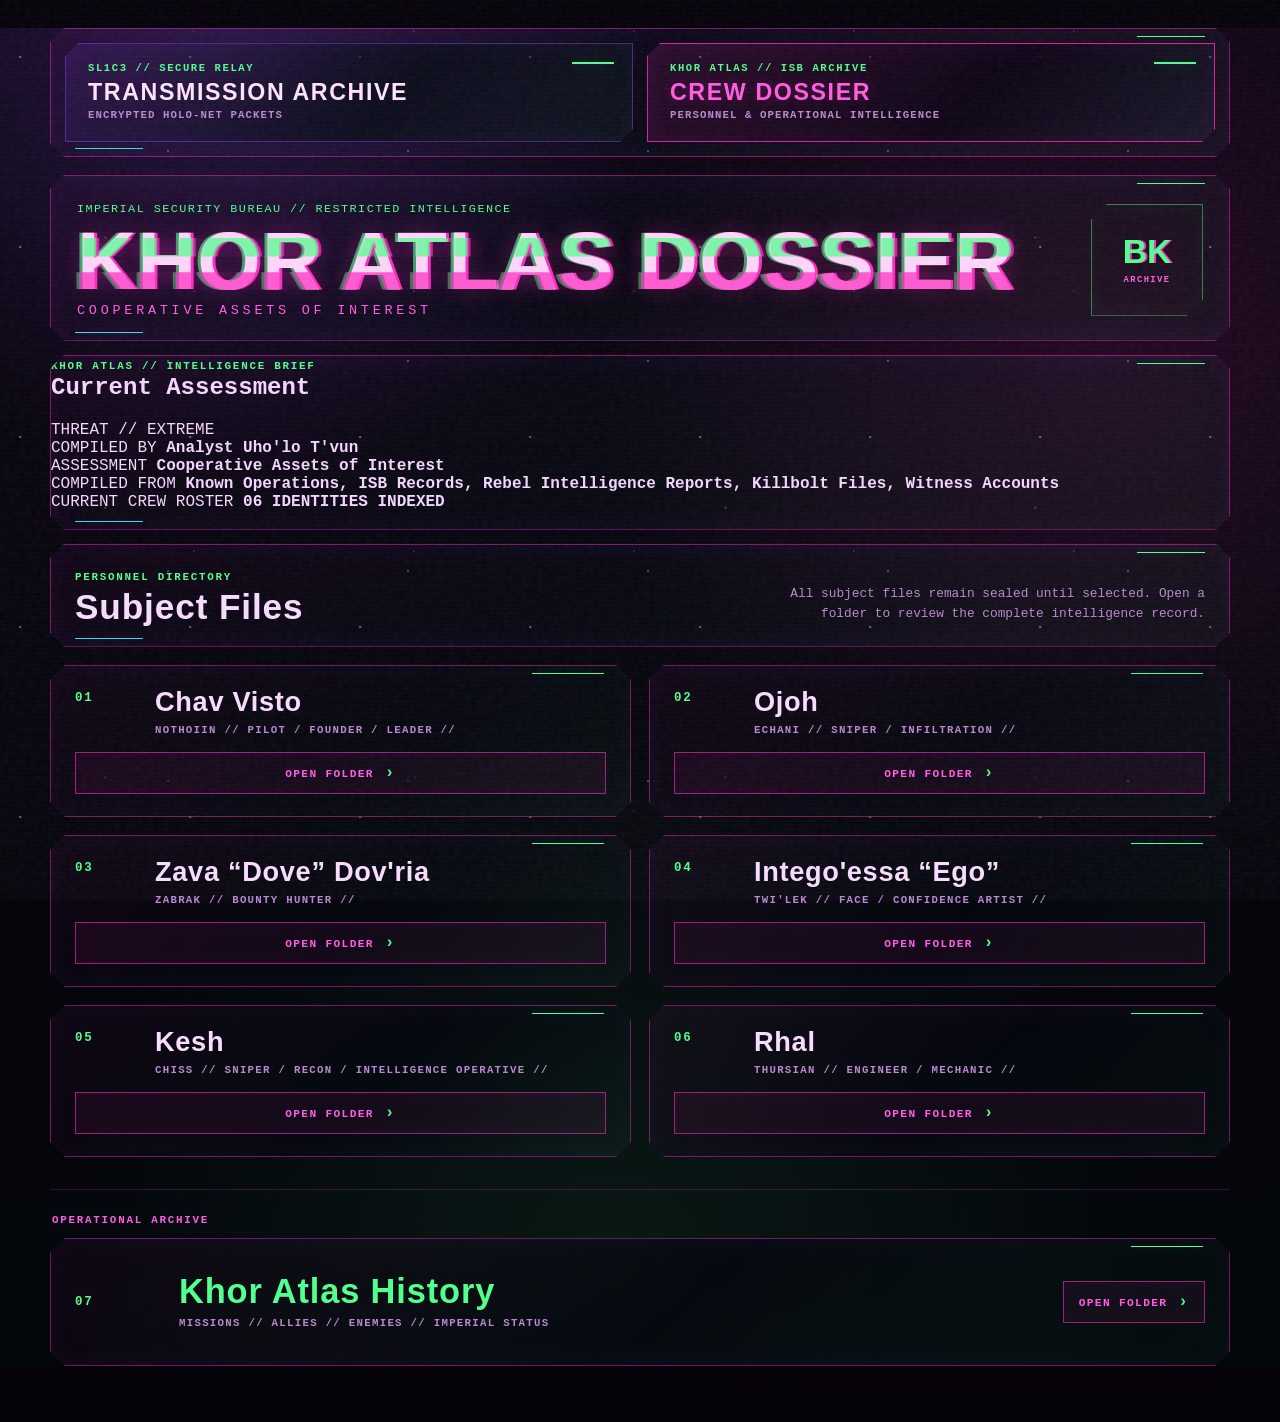
==== dossier.html @ 384f9e40 "publish" ====
<!doctype html>
<html lang="en">
<head>
  <meta charset="utf-8" />
  <meta name="viewport" content="width=device-width, initial-scale=1" />
  <meta name="theme-color" content="#09020f" />
  <title>ISB Dossier: Khor Atlas</title>
  <link rel="stylesheet" href="styles.css" />
</head>
<body class="dossier-page">
  <div class="signal-noise" aria-hidden="true"></div>
  <div class="scanlines" aria-hidden="true"></div>

  <main class="transmission-shell">
    <nav class="primary-nav hud-frame" aria-label="Main archive navigation">
      <a class="nav-button" href="index.html">
        <span class="nav-kicker">SL1C3 // SECURE RELAY</span>
        <strong>TRANSMISSION ARCHIVE</strong>
        <small>Encrypted Holo-Net packets</small>
      </a>
      <a class="nav-button active" href="dossier.html" aria-current="page">
        <span class="nav-kicker">KHOR ATLAS // ISB ARCHIVE</span>
        <strong>CREW DOSSIER</strong>
        <small>Personnel &amp; operational intelligence</small>
      </a>
    </nav>

    <header class="masthead archive-masthead hud-frame">
      <div>
        <p class="eyebrow">IMPERIAL SECURITY BUREAU // RESTRICTED INTELLIGENCE</p>
        <h1 class="glitch-title dossier-display" data-text="KHOR ATLAS DOSSIER">KHOR ATLAS DOSSIER</h1>
        <p class="subhead">COOPERATIVE ASSETS OF INTEREST</p>
      </div>
      <div class="dossier-node" aria-hidden="true">
        <span>BK</span>
        <small>ARCHIVE</small>
      </div>
    </header>

    <section class="intel-brief hud-frame" aria-labelledby="brief-title">
      <div class="brief-topline">
        <div>
          <span class="directory-code">KHOR ATLAS // INTELLIGENCE BRIEF</span>
          <h2 id="brief-title">Current Assessment</h2>
        </div>
        <span class="brief-threat">THREAT // EXTREME</span>
      </div>

      <div class="brief-grid">
        <div class="brief-metadata">
          <div class="meta-row"><span>COMPILED BY</span><strong> Analyst Uho'lo T'vun</strong></div>
          <div class="meta-row"><span>ASSESSMENT</span><strong> Cooperative Assets of Interest</strong></div>
          <div class="meta-row meta-source"><span>COMPILED FROM</span><strong> Known Operations, ISB Records, Rebel Intelligence Reports, Killbolt Files, Witness Accounts</strong></div>
        </div>

        <div class="roster-panel">
          <div class="roster-heading">
            <span>CURRENT CREW ROSTER</span>
            <strong>06 IDENTITIES INDEXED</strong>
            <br>
            <br>
          </div>
          </div>
        </div>
      </div>
    </section>

    <section class="archive-directory-heading hud-frame">
      <div>
        <span class="directory-code">PERSONNEL DIRECTORY</span>
        <h2>Subject Files</h2>
      </div>
      <p>All subject files remain sealed until selected. Open a folder to review the complete intelligence record.</p>
    </section>

    <section class="dossier-folder-grid" aria-label="Khor Atlas crew folders">
      <details class="archive-folder dossier-folder">
        <summary>
          <span class="folder-index">01</span>
          <span class="folder-copy">
            <strong class="folder-title">Chav Visto</strong>
            <small>NOTHOIIN // PILOT / FOUNDER / LEADER //</small>
          </span>
          <span class="folder-action" aria-hidden="true"></span>
        </summary>
        <div class="folder-content subject-file">
          <div class="subject-header">
            <div>
              <span class="subject-code">SUBJECT // 01</span>
              <h3>CHAV VISTO</h3>
            </div>
          </div>
          <div class="subject-facts">
            <div><span>SPECIES</span><strong>Nothoiin</strong></div>
            <div><span>ROLE</span><strong>Pilot / Founder / Leader</strong></div>
          </div>
          <div class="intel-columns">
            <section class="intel-block">
              <h4>Known History</h4>
              <ul>
                <li>Former Imperial Naval Academy cadet.</li>
                <li>Expelled after theft/crash of prototype vessel.</li>
                <li>Former ISB operative under alias <strong>Agent Lancer</strong>.</li>
                <li>Former Rebel Commander known as <strong>Golden Ghost</strong>.</li>
                <li>Founder of Khor Atlas.</li>
                <li>Survivor of Killbolt's cortex bomb.</li>
              </ul>
            </section>
            <section class="intel-block">
              <h4>Notable Operations</h4>
              <ul>
                <li>Jewel of Yavin theft.</li>
                <li>Battle of Nothoiin.</li>
                <li>Multiple prison breaks.</li>
                <li>Imperial station raid.</li>
                <li>Slave liberation operations.</li>
              </ul>
            </section>
            <section class="intel-block strengths">
              <h4>Strengths</h4>
              <ul>
                <li>Elite pilot.</li>
                <li>Exceptional improviser.</li>
                <li>Natural leadership ability.</li>
                <li>High social influence.</li>
                <li>Operates effectively under extreme pressure.</li>
              </ul>
            </section>
            <section class="intel-block weaknesses">
              <h4>Weaknesses</h4>
              <ul>
                <li>Protects crew at personal cost.</li>
                <li>Competitive.</li>
                <li>Refuses to retreat when prudent.</li>
              </ul>
            </section>
          </div>
          <div class="assessment-grid">
            <blockquote><span>ANALYST REMARKS</span>Subject demonstrates an alarming tendency to survive situations that should result in termination.</blockquote>
            <blockquote class="uho-note"><span>UHO ASSESSMENT</span>Former ISB. Former Rebel Commander. Extremely dangerous. Potential source of intelligence regarding Killbolt.</blockquote>
          </div>
        </div>
      </details>

      <details class="archive-folder dossier-folder">
        <summary>
          <span class="folder-index">02</span>
          <span class="folder-copy">
            <strong class="folder-title">Ojoh</strong>
            <small>ECHANI // SNIPER / INFILTRATION //</small>
          </span>
          <span class="folder-action" aria-hidden="true"></span>
        </summary>
        <div class="folder-content subject-file">
          <div class="subject-header">
            <div><span class="subject-code">SUBJECT // 02</span><h3>OJOH</h3></div>
          </div>
          <div class="subject-facts">
            <div><span>SPECIES</span><strong>Echani</strong></div>
            <div><span>ROLE</span><strong>Sniper / Infiltration Specialist</strong></div>
            <div><span>FORCE SENSITIVE</span><strong>Potential from visual feeds, unconfirmed</strong></div>
          </div>
          <div class="intel-columns">
            <section class="intel-block">
              <h4>Known History</h4>
              <ul>
                <li>One of “The Brothers.”</li>
                <li>Former Pathfinder.</li>
                <li>Former Krill Squad / Nexu Prowlers.</li>
                <li>Officially listed deceased after Yavin.</li>
                <li>Subject of long-term Killbolt investigation.</li>
              </ul>
            </section>
            <section class="intel-block">
              <h4>Known Activities</h4>
              <ul>
                <li>Imperial station infiltration.</li>
                <li>Successfully impersonated an Imperial Moff.</li>
                <li>Numerous anti-Imperial operations.</li>
              </ul>
            </section>
            <section class="intel-block strengths">
              <h4>Strengths</h4>
              <ul>
                <li>Reconnaissance.</li>
                <li>Sniping.</li>
                <li>Stealth.</li>
                <li>Patience.</li>
                <li>Force sensitivity.</li>
              </ul>
            </section>
            <section class="intel-block weaknesses">
              <h4>Weaknesses</h4>
              <ul>
                <li>Loyalty to crew.</li>
                <li>Loyalty to Rhal.</li>
              </ul>
            </section>
          </div>
          <div class="assessment-grid">
            <blockquote><span>ANALYST REMARKS</span>Subject routinely exceeds projected operational capability.</blockquote>
            <blockquote class="uho-note"><span>UHO ASSESSMENT</span>Highly effective insurgent operative. Force sensitivity introduces significant unpredictability.</blockquote>
          </div>
        </div>
      </details>

      <details class="archive-folder dossier-folder">
        <summary>
          <span class="folder-index">03</span>
          <span class="folder-copy">
            <strong class="folder-title">Zava “Dove” Dov'ria</strong>
            <small>ZABRAK // BOUNTY HUNTER //</small>
          </span>
          <span class="folder-action" aria-hidden="true"></span>
        </summary>
        <div class="folder-content subject-file">
          <div class="subject-header">
            <div><span class="subject-code">SUBJECT // 03</span><h3>ZAVA “DOVE” DOV'RIA</h3></div>
          </div>
          <div class="subject-facts">
            <div><span>SPECIES</span><strong>Zabrak</strong></div>
            <div><span>ROLE</span><strong>Bounty Hunter</strong></div>
          </div>
          <div class="intel-columns">
            <section class="intel-block">
              <h4>Known History</h4>
              <ul>
                <li>Professional bounty hunter.</li>
                <li>Early Khor Atlas associate.</li>
                <li>Extensive underworld connections.</li>
                <li>Significant Hutt-world experience.</li>
              </ul>
            </section>
            <section class="intel-block">
              <h4>Notable Intelligence</h4>
              <ul>
                <li>Assisted in slave liberation operations.</li>
                <li>Maintains numerous criminal and mercenary contacts.</li>
                <li>Possesses potentially valuable information on Hutt activities.</li>
              </ul>
            </section>
            <section class="intel-block strengths">
              <h4>Strengths</h4>
              <ul><li>Combat.</li><li>Tracking.</li><li>Survival.</li><li>Underworld intelligence.</li></ul>
            </section>
            <section class="intel-block weaknesses">
              <h4>Weaknesses</h4>
              <ul><li>Pride.</li><li>Independence.</li></ul>
            </section>
          </div>
          <div class="outstanding-note"><span>OUTSTANDING NOTE</span>Crew continues referencing a 60,000 credit debt owed to Chav.</div>
          <div class="assessment-grid">
            <blockquote><span>ANALYST REMARKS</span>Subject's network may be more dangerous than the subject herself.</blockquote>
            <blockquote class="uho-note"><span>UHO ASSESSMENT</span>Skilled hunter. Valuable source of underworld intelligence.</blockquote>
          </div>
        </div>
      </details>

      <details class="archive-folder dossier-folder">
        <summary>
          <span class="folder-index">04</span>
          <span class="folder-copy">
            <strong class="folder-title">Intego'essa “Ego”</strong>
            <small>TWI'LEK // FACE / CONFIDENCE ARTIST //</small>
          </span>
          <span class="folder-action" aria-hidden="true"></span>
        </summary>
        <div class="folder-content subject-file">
          <div class="subject-header">
            <div><span class="subject-code">SUBJECT // 04</span><h3>INTEGO'ESSA “EGO”</h3></div>
          </div>
          <div class="subject-facts">
            <div><span>SPECIES</span><strong>Twi'lek</strong></div>
            <div><span>ROLE</span><strong>Face / Confidence Artist</strong></div>
          </div>
          <div class="intel-columns">
            <section class="intel-block">
              <h4>Known History</h4>
              <ul>
                <li>Longtime associate of Dove.</li>
                <li>Joined during Jewel of Yavin operation.</li>
                <li>Instrumental in social infiltration operations.</li>
              </ul>
            </section>
            <section class="intel-block">
              <h4>Notable Operations</h4>
              <ul>
                <li>Assisted Jewel of Yavin infiltration.</li>
                <li>Multiple confidence schemes.</li>
                <li>Numerous successful negotiations.</li>
              </ul>
            </section>
            <section class="intel-block strengths">
              <h4>Strengths</h4>
              <ul><li>Negotiation.</li><li>Deception.</li><li>Social engineering.</li><li>Persuasion.</li></ul>
            </section>
            <section class="intel-block weaknesses">
              <h4>Weaknesses</h4>
              <ul>
                <li>Emotional attachments.</li>
                <li>Preference for diplomacy over direct action.</li>
                <li>Documented attraction to Ojoh.</li>
              </ul>
            </section>
          </div>
          <div class="assessment-grid">
            <blockquote><span>ANALYST REMARKS</span>Subject weaponizes trust more effectively than most weaponize blasters.</blockquote>
            <blockquote class="uho-note"><span>UHO ASSESSMENT</span>Professional liar. Verification recommended.</blockquote>
          </div>
        </div>
      </details>

      <details class="archive-folder dossier-folder">
        <summary>
          <span class="folder-index">05</span>
          <span class="folder-copy">
            <strong class="folder-title">Kesh</strong>
            <small>CHISS // SNIPER / RECON / INTELLIGENCE OPERATIVE //</small>
          </span>
          <span class="folder-action" aria-hidden="true"></span>
        </summary>
        <div class="folder-content subject-file">
          <div class="subject-header">
            <div><span class="subject-code">SUBJECT // 05</span><h3>KESH</h3></div>
          </div>
          <div class="subject-facts">
            <div><span>SPECIES</span><strong>Chiss</strong></div>
            <div><span>ROLE</span><strong>Sniper / Recon / Intelligence Operative</strong></div>
          </div>
          <div class="intel-columns">
            <section class="intel-block">
              <h4>Known History</h4>
              <ul>
                <li>Appeared alongside Auruk Squad.</li>
                <li>Background remains largely classified or unknown.</li>
                <li>Demonstrates professional intelligence tradecraft.</li>
              </ul>
            </section>
            <section class="intel-block">
              <h4>Investigation Leads</h4>
              <ul>
                <li>Auruk Squad records.</li>
                <li>Chiss Ascendancy connections.</li>
                <li>Original mission parameters.</li>
              </ul>
            </section>
            <section class="intel-block strengths">
              <h4>Strengths</h4>
              <ul>
                <li>Counter-surveillance.</li>
                <li>Reconnaissance.</li>
                <li>Long-range marksmanship.</li>
                <li>Operational planning.</li>
              </ul>
            </section>
            <section class="intel-block weaknesses">
              <h4>Weaknesses</h4>
              <ul><li>Unknown agenda.</li><li>Incomplete intelligence profile.</li></ul>
            </section>
          </div>
          <div class="assessment-grid">
            <blockquote><span>ANALYST REMARKS</span>Subject behaves like a trained intelligence operative rather than a mercenary.</blockquote>
            <blockquote class="uho-note"><span>UHO ASSESSMENT</span>Most professionally familiar individual within crew structure. Continue observation.</blockquote>
          </div>
        </div>
      </details>

      <details class="archive-folder dossier-folder">
        <summary>
          <span class="folder-index">06</span>
          <span class="folder-copy">
            <strong class="folder-title">Rhal</strong>
            <small>THURSIAN // ENGINEER / MECHANIC //</small>
          </span>
          <span class="folder-action" aria-hidden="true"></span>
        </summary>
        <div class="folder-content subject-file">
          <div class="subject-header">
            <div><span class="subject-code">SUBJECT // 06</span><h3>RHAL</h3></div>
          </div>
          <div class="subject-facts">
            <div><span>SPECIES</span><strong>Thursian</strong></div>
            <div><span>ROLE</span><strong>Engineer / Mechanic</strong></div>
            <div><span>FORCE SENSITIVE</span><strong>Potential from visual feeds, unconfirmed</strong></div>
          </div>
          <div class="intel-columns">
            <section class="intel-block">
              <h4>Known History</h4>
              <ul>
                <li>Adopted brother of Ojoh.</li>
                <li>Former Rebel operative.</li>
                <li>Former Pathfinder.</li>
                <li>Former Krill Squad / Nexu Prowlers.</li>
                <li>Officially presumed dead after Yavin.</li>
              </ul>
            </section>
            <section class="intel-block strengths">
              <h4>Strengths</h4>
              <ul><li>Engineering.</li><li>Repairs.</li><li>Improvisation.</li><li>Technical problem solving.</li></ul>
            </section>
            <section class="intel-block weaknesses">
              <h4>Weaknesses</h4>
              <ul><li>Temper.</li><li>Stubbornness.</li><li>Loyalty to Ojoh.</li></ul>
            </section>
          </div>
          <div class="assessment-grid">
            <blockquote><span>ANALYST REMARKS</span>Underestimating technical specialists remains one of the Empire's most common mistakes.</blockquote>
            <blockquote class="uho-note"><span>UHO ASSESSMENT</span>Mechanic on paper. Operational force multiplier in practice.</blockquote>
          </div>
        </div>
      </details>
    </section>

    <section class="history-section" aria-label="Khor Atlas history folder">
      <div class="history-label">OPERATIONAL ARCHIVE</div>
      <details class="archive-folder history-folder">
        <summary>
          <span class="folder-index">07</span>
          <span class="folder-copy">
            <strong class="folder-title">Khor Atlas History</strong>
            <small>MISSIONS // ALLIES // ENEMIES // IMPERIAL STATUS</small>
          </span>
          <span class="folder-action" aria-hidden="true"></span>
        </summary>
        <div class="folder-content history-file">
          <section class="history-overview">
            <div class="history-title-row">
              <div><span class="subject-code">KHOR ATLAS // OPERATIONAL RECORD</span><h3>Job History</h3></div>
              <span class="threat-badge extreme">EXTREME</span>
            </div>

            <div class="classification-grid">
              <article class="classification-card success-card">
                <h4>Major Successes</h4>
                <ul>
                  <li>Jewel of Yavin theft.</li>
                  <li>Belsavis prison break.</li>
                  <li>Imperial station raid.</li>
                  <li>Battle of Nothoiin.</li>
                  <li>Slave liberation on Batuu.</li>
                  <li>Multiple successful Rebel operations.</li>
                </ul>
              </article>
              <article class="classification-card failure-card">
                <h4>Major Failures</h4>
                <ul>
                  <li>Droid Mine catastrophe.</li>
                  <li>Watcher 7 Incident.</li>
                  <li>Crew capture by Imperial forces.</li>
                </ul>
              </article>
              <article class="classification-card imperial-card">
                <h4>Imperial Classification</h4>
                <ul><li>Terrorists</li><li>Insurgents</li><li>Rebel operatives</li><li>Prison breakers</li><li>Fleet action participants</li></ul>
              </article>
              <article class="classification-card rebel-card">
                <h4>Rebel Classification</h4>
                <ul><li>Heroes</li><li>Privateers</li><li>Special operators</li><li>Valuable assets</li></ul>
              </article>
            </div>
          </section>

          <section class="history-group">
            <div class="history-group-heading"><span>01</span><h3>Known Operations</h3></div>
            <div class="operation-grid">
              <article class="operation-card">
                <span class="op-code">OP // 01</span><h4>Droid Uprising Mine Job</h4>
                <dl><div><dt>CLIENT</dt><dd>Unnamed Hutt</dd></div><div><dt>OBJECTIVE</dt><dd>Restore mining operation.</dd></div><div><dt>PROFIT</dt><dd>~100,000+ credits</dd></div></dl>
                <h5>Outcome</h5><ul><li>Droid uprising destroyed</li><li>Miners mostly killed</li><li>Vault robbed</li><li>Hutt shorted payment</li></ul>
              </article>

              <article class="operation-card featured-op">
                <span class="op-code">OP // 02</span><h4>Jewel of Yavin</h4>
                <dl><div><dt>CLIENT</dt><dd>Chiss Benefactor</dd></div><div><dt>LOCATION</dt><dd>Bespin</dd></div><div><dt>OBJECTIVE</dt><dd>Steal Jewel of Yavin</dd></div></dl>
                <h5>Outcome</h5><ul><li>Chav wins Cloud Car Grand Prix</li><li>Crew gains auction access</li><li>Gem stolen</li><li>2.5 million credits intercepted</li><li>Rival framed</li><li>Huge payday</li></ul>
              </article>

              <article class="operation-card">
                <span class="op-code">OP // 03</span><h4>Derelict Vessel Expedition</h4>
                <dl><div><dt>LOCATION</dt><dd>The Wheel</dd></div><div><dt>OBJECTIVE</dt><dd>Recover Mandalorian artifact</dd></div></dl>
                <h5>Outcome</h5><ul><li>Chav critically injured</li><li>Cybernetic arm acquired</li><li>Archie leaves with artifact and beskar</li></ul>
              </article>

              <article class="operation-card">
                <span class="op-code">OP // 04</span><h4>Cortex Bomb Crisis</h4>
                <dl><div><dt>OBJECTIVE</dt><dd>Remove Killbolt's cortex bomb from Chav</dd></div></dl>
                <h5>Outcome</h5><ul><li>Killbolt exposed</li><li>ISO-Tech incident</li><li>TIE Squadron destroyed</li><li>Dr. Kratala rescued</li></ul>
              </article>

              <article class="operation-card">
                <span class="op-code">OP // 05</span><h4>Hospital Extraction</h4>
                <dl><div><dt>OBJECTIVE</dt><dd>Save Dr. Kratala</dd></div></dl>
                <h5>Outcome</h5><ul><li>Emergency surgery successful</li><li>Imperial authorities evaded</li><li>Doctor extracted</li></ul>
              </article>

              <article class="operation-card compact-op">
                <span class="op-code">OP // 06</span><h4>Rebel Tank Theft</h4>
                <dl><div><dt>LOCATION</dt><dd>Falleen</dd></div><div><dt>OUTCOME</dt><dd>Success</dd></div></dl>
              </article>

              <article class="operation-card compact-op">
                <span class="op-code">OP // 07</span><h4>Batuu Slave Liberation</h4>
                <dl><div><dt>CLIENT</dt><dd>Hondo Ohnaka</dd></div><div><dt>OUTCOME</dt><dd>~300 slaves freed</dd></div></dl>
              </article>

              <article class="operation-card">
                <span class="op-code">OP // 08</span><h4>Imperial Station Raid</h4>
                <dl><div><dt>OBJECTIVE</dt><dd>Rescue Rebel prisoner</dd></div></dl>
                <h5>Outcome</h5><ul><li>Ojoh impersonates Moff</li><li>Prisoner recovered</li><li>Station destroyed</li><li>Black Sun framed Killbolt</li></ul>
              </article>

              <article class="operation-card compact-op">
                <span class="op-code">OP // 09</span><h4>Belsavis Prison Break</h4>
                <dl><div><dt>OBJECTIVE</dt><dd>Free prisoners</dd></div><div><dt>OUTCOME</dt><dd>Success</dd></div></dl>
              </article>

              <article class="operation-card featured-op">
                <span class="op-code">OP // 10</span><h4>Battle of Nothoiin</h4>
                <h5>Outcome</h5><ul><li>Admiral Tazin killed</li><li>Saber Squadron destroyed</li><li>Assertor-Class Dreadnought crippled/destroyed</li><li>Rebel victory</li></ul>
              </article>

              <article class="operation-card danger-op">
                <span class="op-code">OP // 11</span><h4>Watcher 7 Incident</h4>
                <h5>Outcome</h5><ul><li>Rebel fleet annihilated</li><li>Entire crew captured</li><li>Escaped captivity</li><li>Final break with Killbolt</li></ul>
              </article>
            </div>
          </section>

          <section class="history-group">
            <div class="history-group-heading"><span>02</span><h3>Allies</h3></div>
            <div class="contact-grid allies-grid">
              <article class="contact-card"><span>STRONG ALLY</span><h4>Dr. Kratala</h4><p>ISO-Tech surgeon.<br>Saved Chav's life.</p></article>
              <article class="contact-card"><span>STRONG ALLY</span><h4>Hondo Ohnaka</h4><p>Mutual business interests.</p></article>
              <article class="contact-card"><span>STRONG ALLY</span><h4>Rebel Alliance</h4><p>Current operational partners.</p></article>
              <article class="contact-card"><span>STRONG ALLY</span><h4>Various Hutt Contacts</h4><p>Mostly through Dove and Chav.</p></article>
            </div>
          </section>

          <section class="history-group">
            <div class="history-group-heading hostile-heading"><span>03</span><h3>Enemies</h3></div>
            <div class="contact-grid enemies-grid">
              <article class="contact-card enemy-contact"><span>HOSTILE</span><h4>Killbolt</h4><p>Former ally.<br>Current status: Extremely hostile.<br>Knows nearly everything about crew.</p></article>
              <article class="contact-card enemy-contact"><span>PRIMARY ANTAGONIST</span><h4>Watcher 7</h4><p>Responsible for:</p><ul><li>Rebel fleet destruction</li><li>Crew capture</li></ul></article>
              <article class="contact-card enemy-contact"><span>IMPERIAL TARGETING</span><h4>Imperial Security Bureau</h4><p>Targets:</p><ul><li>Chav</li><li>Uho'lo</li><li>Dove</li></ul></article>
              <article class="contact-card enemy-contact"><span>HOSTILE CONTACTS</span><h4>Surviving Hutts</h4><p>Several have been:</p><ul><li>Robbed</li><li>Manipulated</li><li>Humiliated</li></ul></article>
              <article class="contact-card enemy-contact"><span>LIKELY RETALIATION</span><h4>Admiral Tazin Loyalists</h4><p>Likely remaining Imperial personnel seeking revenge.</p></article>
            </div>
          </section>

          <section class="wanted-panel">
            <div><span class="subject-code">IMPERIAL WANTED STATUS</span><h3>Active Classification</h3></div>
            <p>Crew members involved in:</p>
            <div class="wanted-tags"><span>REBELLION</span><span>PRISON BREAKS</span><span>FLEET ACTIONS</span><span>TERRORISM // IMPERIAL CLASSIFICATION</span></div>
          </section>
        </div>
      </details>
    </section>
  </main>
</body>
</html>
---- styles.css ----
:root {
  --bg: #05020a;
  --panel: rgba(11, 4, 21, .80);
  --panel-2: rgba(4, 20, 22, .72);
  --pink: #ff2bc2;
  --pink-hot: #ff5de1;
  --purple: #8c4dff;
  --green: #52ff8f;
  --cyan: #36d8ff;
  --text: #f5d7ff;
  --muted: #b88acb;
  --line: rgba(255, 43, 194, .55);
  --shadow-pink: 0 0 18px rgba(255, 43, 194, .36);
  --shadow-green: 0 0 18px rgba(82, 255, 143, .28);
  font-family: "Courier New", ui-monospace, SFMono-Regular, Menlo, Consolas, monospace;
}

* { box-sizing: border-box; }
html { background: var(--bg); }
body {
  margin: 0;
  min-height: 100vh;
  color: var(--text);
  background:
    radial-gradient(circle at 18% 0%, rgba(142, 77, 255, .20), transparent 28rem),
    radial-gradient(circle at 86% 24%, rgba(255, 43, 194, .12), transparent 32rem),
    radial-gradient(circle at 48% 92%, rgba(82, 255, 143, .09), transparent 34rem),
    linear-gradient(180deg, #09030f 0%, #03070b 100%);
  overflow-x: hidden;
}

body::before {
  content: "";
  position: fixed;
  inset: 0;
  pointer-events: none;
  z-index: 0;
  opacity: .42;
  background-image:
    radial-gradient(circle at 12% 30%, rgba(255,255,255,.85) 0 1px, transparent 1.3px),
    radial-gradient(circle at 70% 72%, rgba(255,255,255,.65) 0 1px, transparent 1.3px),
    radial-gradient(circle at 34% 88%, rgba(82,255,143,.7) 0 1px, transparent 1.2px),
    radial-gradient(circle at 88% 12%, rgba(255,43,194,.7) 0 1px, transparent 1.2px);
  background-size: 170px 190px, 240px 210px, 310px 270px, 220px 260px;
}

.signal-noise,
.scanlines {
  position: fixed;
  inset: 0;
  pointer-events: none;
}

.signal-noise {
  z-index: 50;
  opacity: .09;
  background-image: url("data:image/svg+xml,%3Csvg viewBox='0 0 180 180' xmlns='http://www.w3.org/2000/svg'%3E%3Cfilter id='n'%3E%3CfeTurbulence type='fractalNoise' baseFrequency='.9' numOctaves='4' stitchTiles='stitch'/%3E%3C/filter%3E%3Crect width='100%25' height='100%25' filter='url(%23n)' opacity='.55'/%3E%3C/svg%3E");
  animation: noiseShift .16s steps(3) infinite;
}

.scanlines {
  z-index: 49;
  opacity: .13;
  background: repeating-linear-gradient(0deg, transparent 0 3px, rgba(255,255,255,.13) 4px);
  mix-blend-mode: screen;
}

.transmission-shell {
  width: min(1180px, calc(100% - 28px));
  margin: 28px auto 56px;
  position: relative;
  z-index: 2;
}

.hud-frame {
  position: relative;
  border: 1px solid rgba(255, 43, 194, .46);
  background: linear-gradient(135deg, rgba(255,43,194,.045), rgba(54,216,255,.02) 44%, rgba(82,255,143,.04));
  box-shadow: inset 0 0 28px rgba(140, 77, 255, .07), var(--shadow-pink);
  clip-path: polygon(14px 0, calc(100% - 14px) 0, 100% 14px, 100% calc(100% - 14px), calc(100% - 14px) 100%, 14px 100%, 0 calc(100% - 14px), 0 14px);
}

.hud-frame::before,
.hud-frame::after {
  content: "";
  position: absolute;
  width: 68px;
  height: 1px;
  background: var(--green);
  box-shadow: var(--shadow-green);
}
.hud-frame::before { top: 7px; right: 24px; }
.hud-frame::after { bottom: 7px; left: 24px; background: var(--cyan); }

.masthead {
  min-height: 156px;
  padding: 26px 26px 22px;
  display: flex;
  gap: 30px;
  align-items: center;
  justify-content: space-between;
  overflow: hidden;
}

.masthead::marker { content: ""; }
.eyebrow,
.section-code,
.archive-note,
.footer-meta,
.routing,
figcaption,
.prompt {
  text-transform: uppercase;
  letter-spacing: .12em;
}
.eyebrow { color: var(--green); font-size: .74rem; margin: 0 0 9px; }
.subhead { color: var(--pink-hot); letter-spacing: .28em; text-transform: uppercase; margin: 6px 0 0; font-size: .84rem; }

h1, h2, p { margin-top: 0; }
h1 {
  margin-bottom: 0;
  font-size: clamp(2rem, 7vw, 5.1rem);
  line-height: .88;
  letter-spacing: -.04em;
  color: #ffd6fa;
  text-shadow: 3px 0 0 var(--pink), -3px 0 0 rgba(82,255,143,.6), 0 0 25px rgba(255,43,194,.3);
}

.glitch-title { position: relative; animation: titleFlicker 5.3s infinite; }
.glitch-title::before,
.glitch-title::after {
  content: attr(data-text);
  position: absolute;
  inset: 0;
  overflow: hidden;
  pointer-events: none;
}
.glitch-title::before {
  color: var(--green);
  transform: translate(2px, 0);
  clip-path: inset(18% 0 56% 0);
  opacity: .75;
  animation: titleSliceA 2.6s steps(2) infinite;
}
.glitch-title::after {
  color: var(--pink);
  transform: translate(-3px, 0);
  clip-path: inset(66% 0 9% 0);
  opacity: .72;
  animation: titleSliceB 3.4s steps(2) infinite;
}

.signal-meter { display: flex; align-items: end; gap: 6px; min-width: 110px; justify-content: end; }
.signal-meter span { width: 10px; background: var(--green); box-shadow: 0 0 12px rgba(82,255,143,.55); }
.signal-meter span:nth-child(1){height:18px}.signal-meter span:nth-child(2){height:32px}.signal-meter span:nth-child(3){height:45px}.signal-meter span:nth-child(4){height:58px}.signal-meter span:nth-child(5){height:72px}
.signal-meter small { align-self: center; color: var(--pink-hot); margin-left: 5px; }

.routing {
  margin-top: 12px;
  padding: 15px 20px;
  display: grid;
  grid-template-columns: repeat(2, minmax(0, 1fr));
  gap: 8px 24px;
  font-size: .82rem;
}
.routing span { color: var(--muted); }
.routing strong, .routing em { color: var(--green); font-style: normal; }

.grid { display: grid; gap: 14px; margin-top: 14px; }
.hero-grid { grid-template-columns: 1.35fr .65fr; }
.split-grid, .kesh-grid { grid-template-columns: 1fr 1fr; }

.message-card { padding: 24px; }
.message-card h2 { color: var(--green); font-size: 1.18rem; margin-bottom: 14px; }
.message-card p,
.mission p {
  color: #e5c4ee;
  font-size: 1rem;
  line-height: 1.72;
  margin-bottom: 14px;
}
.message-card strong,
.mission strong { color: var(--green); }
.section-code { color: var(--pink-hot); font-weight: 700; margin-bottom: 14px; font-size: .78rem; }

.glitch-media {
  min-height: 250px;
  position: relative;
  margin: 0;
  overflow: hidden;
  border: 1px solid rgba(54,216,255,.55);
  background: #07020e;
  box-shadow: 0 0 22px rgba(140,77,255,.25);
  clip-path: polygon(16px 0, 100% 0, 100% calc(100% - 16px), calc(100% - 16px) 100%, 0 100%, 0 16px);
}
.glitch-media img {
  width: 100%;
  height: 100%;
  min-height: 250px;
  display: block;
  object-fit: cover;
  filter: none;
  animation: mediaFlicker 6.8s steps(1) infinite;
}
.glitch-media::before,
.glitch-media::after {
  content: "";
  position: absolute;
  inset: 0;
  background-image: var(--glitch-image);
  background-size: cover;
  background-position: center;
  pointer-events: none;
  mix-blend-mode: screen;
  z-index: 2;
}
.glitch-media::before {
  opacity: .42;
  transform: translateX(8px);
  filter: hue-rotate(30deg) saturate(1.7);
  clip-path: inset(70% 20% 50% 0);
  animation: glitchBandA 1.2s steps(2) infinite;
}
.glitch-media::after {
  opacity: .38;
  transform: translateX(-8px);
  filter: saturate(1.8);
  animation: glitchBandB 2.5s steps(2) infinite;
}
.glitch-media figcaption {
  position: absolute;
  right: 10px;
  bottom: 8px;
  z-index: 4;
  padding: 5px 8px;
  background: rgba(4,5,10,.78);
  color: var(--green);
  font-size: .64rem;
}
.lip-media img { object-position: center; }

.replication { margin-top: 14px; }

.warning-banner {
  margin: 14px 0;
  padding: 18px 22px;
  border: 1px solid rgba(255, 43, 194, .82);
  background: linear-gradient(90deg, rgba(255,20,95,.18), rgba(255,43,194,.09), rgba(82,255,143,.03));
  display: flex;
  gap: 18px;
  align-items: center;
  box-shadow: 0 0 20px rgba(255,43,194,.22), inset 0 0 30px rgba(255,0,85,.05);
  animation: alertFlash 1.8s steps(2) infinite;
}
.warning-banner p { margin: 0; text-transform: uppercase; letter-spacing: .08em; line-height: 1.5; color: #ffd1f6; }
.warning-banner strong { color: white; text-shadow: 0 0 12px var(--pink); }
.warning-icon {
  flex: 0 0 46px;
  height: 46px;
  display: grid;
  place-items: center;
  border: 2px solid var(--pink-hot);
  color: var(--pink-hot);
  clip-path: polygon(50% 0, 100% 100%, 0 100%);
  padding-top: 9px;
  font-weight: 900;
  font-size: 1.4rem;
}

.mission { padding: 24px; }
.mission-layout { display: grid; grid-template-columns: 1.3fr .7fr; gap: 24px; align-items: stretch; }
.station-graphic {
  min-height: 320px;
  position: relative;
  overflow: hidden;
  border: 1px solid rgba(82,255,143,.28);
  background:
    radial-gradient(circle at center, rgba(255,43,194,.22) 0 3%, transparent 3.5%),
    radial-gradient(circle at center, rgba(54,216,255,.07), transparent 55%),
    repeating-radial-gradient(circle at center, transparent 0 34px, rgba(82,255,143,.16) 35px 36px, transparent 37px 67px);
}
.station-graphic::after {
  content: "WILD SPACE // ISB DATA VAULT";
  position: absolute;
  right: 10px;
  top: 10px;
  color: var(--green);
  font-size: .64rem;
  letter-spacing: .1em;
}
.orbit {
  position: absolute;
  left: 50%; top: 50%;
  border: 1px solid rgba(255,43,194,.35);
  border-radius: 50%;
  transform: translate(-50%,-50%);
}
.orbit-a { width: 76%; aspect-ratio: 1; animation: spin 18s linear infinite; }
.orbit-b { width: 56%; aspect-ratio: 1; border-color: rgba(54,216,255,.4); animation: spinReverse 12s linear infinite; }
.orbit-c { width: 34%; aspect-ratio: 1; border-style: dashed; border-color: rgba(82,255,143,.55); animation: spin 7s linear infinite; }
.station-core {
  position: absolute;
  width: 52px; height: 52px;
  left: 50%; top: 50%; transform: translate(-50%,-50%) rotate(45deg);
  border: 2px solid var(--pink);
  box-shadow: 0 0 25px rgba(255,43,194,.6), inset 0 0 18px rgba(82,255,143,.25);
}
.station-label {
  position: absolute;
  left: 18px; bottom: 18px;
  color: var(--pink-hot);
  font-size: 1.5rem;
  font-weight: 800;
  text-shadow: 0 0 10px rgba(255,43,194,.5);
}
.station-label small { color: var(--green); font-size: .62rem; letter-spacing: .12em; }

.archive-note { color: var(--cyan) !important; font-size: .72rem !important; }

.chess-command {
  margin-top: 14px;
  min-height: 104px;
  padding: 20px 24px;
  display: flex;
  gap: 20px;
  align-items: center;
  justify-content: space-between;
  background: linear-gradient(90deg, rgba(5,20,10,.75), rgba(12,3,20,.88));
}
.chess-command .prompt { color: var(--muted); font-size: .78rem; }
.chess-command strong {
  color: var(--green);
  font-size: clamp(1.5rem, 5vw, 1.7rem);
  line-height: .9;
  letter-spacing: .03em;
  text-shadow: 3px 0 0 rgba(255,43,194,.38), -2px 0 0 rgba(54,216,255,.5), 0 0 22px rgba(82,255,143,.38);
  animation: chessGlitch 3.1s steps(2) infinite;
}

.signature-zone {
  margin-top: 18px;
  padding: 30px 12px 18px;
  border-top: 1px solid rgba(255,43,194,.35);
  display: grid;
  grid-template-columns: auto 1fr;
  align-items: end;
  gap: 36px;
}
.signature-glitch {
  position: relative;
  display: inline-block;
  font-size: clamp(3.6rem, 10vw, 8rem);
  line-height: .78;
  font-weight: 900;
  font-style: italic;
  letter-spacing: -.08em;
  color: var(--pink);
  transform: skew(-9deg) rotate(-2deg);
  text-shadow: 4px 4px 0 rgba(140,77,255,.75), -3px 0 0 rgba(82,255,143,.45), 0 0 20px rgba(255,43,194,.45);
  animation: sigFlicker 4.4s steps(1) infinite;
}
.signature-glitch::before,
.signature-glitch::after {
  content: attr(data-text);
  position: absolute;
  inset: 0;
}
.signature-glitch::before { color: var(--green); clip-path: inset(12% 0 70% 0); transform: translateX(7px); opacity: .55; animation: sigSlice 1.9s steps(2) infinite; }
.signature-glitch::after { color: var(--purple); clip-path: inset(62% 0 5% 0); transform: translateX(-8px); opacity: .7; animation: sigSlice 2.7s steps(2) reverse infinite; }
.footer-meta { color: var(--green); display: flex; flex-direction: column; gap: 8px; font-size: .67rem; align-items: flex-end; text-align: right; }
.footer-meta span:first-child { color: var(--pink-hot); }

@keyframes noiseShift { 0%{transform:translate(0)}25%{transform:translate(2%,-1%)}50%{transform:translate(-1%,2%)}75%{transform:translate(1%,1%)}100%{transform:translate(0)} }
@keyframes titleFlicker { 0%,9%,11%,54%,56%,100%{opacity:1}10%,55%{opacity:.34} }
@keyframes titleSliceA { 0%,85%,100%{transform:translate(2px,0)}88%{transform:translate(12px,-2px)}91%{transform:translate(-7px,2px)} }
@keyframes titleSliceB { 0%,80%,100%{transform:translate(-3px,0)}84%{transform:translate(-12px,1px)}88%{transform:translate(8px,-1px)} }
@keyframes mediaFlicker { 0%,7%,8%,46%,47%,76%,78%,100%{opacity:1;filter:saturate(1.18) contrast(1.07)} 7.3%,46.5%,77%{opacity:.28;filter:saturate(1.8) contrast(1.3) hue-rotate(12deg)} }
@keyframes glitchBandA {
  0%,70%,100% {
    clip-path: inset(35% 0 50% 0);
  }

  73% {
    clip-path: inset(42% 0 43% 0);
  }

  78% {
    clip-path: inset(31% 0 55% 0);
  }
}
@keyframes glitchBandB {
  0%,62%,100% {
    clip-path: inset(50% 0 35% 0);
  }

  66% {
    clip-path: inset(46% 0 38% 0);
  }

  70% {
    clip-path: inset(55% 0 30% 0);
  }
}
@keyframes alertFlash { 0%,45%,100%{filter:none}47%{filter:brightness(1.7)}49%{filter:brightness(.68)}51%{filter:none} }
@keyframes spin { to{transform:translate(-50%,-50%) rotate(360deg)} }
@keyframes spinReverse { to{transform:translate(-50%,-50%) rotate(-360deg)} }
@keyframes chessGlitch { 0%,88%,100%{transform:none;filter:none}90%{transform:translateX(8px);filter:hue-rotate(60deg)}92%{transform:translateX(-6px)}94%{transform:none} }
@keyframes sigFlicker { 0%,13%,15%,49%,51%,100%{opacity:1}14%,50%{opacity:.2} }
@keyframes sigSlice { 0%,72%,100%{transform:translateX(7px)}76%{transform:translateX(-12px)}80%{transform:translateX(15px)} }

@media (prefers-reduced-motion: reduce) {
  *, *::before, *::after { animation-duration: .001ms !important; animation-iteration-count: 1 !important; }
}

@media (max-width: 850px) {
  .masthead { align-items: flex-start; }
  .signal-meter { display: none; }
  .hero-grid, .split-grid, .kesh-grid, .mission-layout { grid-template-columns: 1fr; }
  .routing { grid-template-columns: 1fr; }
  .signature-zone { grid-template-columns: 1fr; }
  .footer-meta { align-items: flex-start; text-align: left; }
  .chess-command { align-items: flex-start; flex-direction: column; }
}

@media (max-width: 560px) {
  .transmission-shell { width: min(100% - 16px, 1180px); margin-top: 8px; }
  .masthead, .message-card, .mission { padding: 18px; }
  .warning-banner { padding: 16px; align-items: flex-start; }
  .warning-icon { flex-basis: 38px; width: 38px; height: 38px; }
  .message-card p, .mission p { font-size: .93rem; line-height: 1.62; }
  .station-graphic { min-height: 260px; }
}


/* =========================================================
   ARCHIVE STRUCTURE — built on the original transmission UI
   ========================================================= */

.primary-nav {
  margin-bottom: 18px;
  padding: 14px;
  display: grid;
  grid-template-columns: repeat(2, minmax(0, 1fr));
  gap: 14px;
}

.nav-button {
  min-height: 92px;
  padding: 18px 22px;
  display: flex;
  flex-direction: column;
  justify-content: center;
  gap: 5px;
  position: relative;
  overflow: hidden;
  text-decoration: none;
  border: 1px solid rgba(140,77,255,.42);
  background: linear-gradient(135deg, rgba(140,77,255,.12), rgba(5,12,18,.72) 58%, rgba(82,255,143,.04));
  box-shadow: inset 0 0 24px rgba(140,77,255,.06);
  clip-path: polygon(13px 0, 100% 0, 100% calc(100% - 13px), calc(100% - 13px) 100%, 0 100%, 0 13px);
  transition: transform .18s ease, border-color .18s ease, box-shadow .18s ease, background .18s ease;
}

.nav-button::after {
  content: "";
  position: absolute;
  right: 18px;
  top: 18px;
  width: 42px;
  height: 2px;
  background: var(--green);
  box-shadow: var(--shadow-green);
}

.nav-button:hover,
.nav-button:focus-visible {
  transform: translateY(-2px);
  border-color: rgba(82,255,143,.74);
  box-shadow: 0 0 20px rgba(82,255,143,.13), inset 0 0 24px rgba(82,255,143,.04);
  outline: none;
}

.nav-button.active {
  border-color: rgba(255,43,194,.78);
  background: linear-gradient(135deg, rgba(255,43,194,.13), rgba(12,4,20,.88) 58%, rgba(54,216,255,.05));
  box-shadow: 0 0 20px rgba(255,43,194,.18), inset 0 0 24px rgba(255,43,194,.07);
}

.nav-kicker {
  color: var(--green);
  font: 700 .66rem/1.2 "Courier New", monospace;
  letter-spacing: .15em;
  text-transform: uppercase;
}

.nav-button strong {
  color: #ffe4fb;
  font: 800 clamp(1.05rem, 2vw, 1.45rem)/1.05 "Arial Narrow", "Helvetica Neue", Arial, sans-serif;
  letter-spacing: .07em;
  text-transform: uppercase;
}

.nav-button small {
  color: var(--muted);
  font: 700 .67rem/1.3 "Courier New", monospace;
  letter-spacing: .1em;
  text-transform: uppercase;
}

.nav-button.active strong { color: var(--pink-hot); text-shadow: 0 0 12px rgba(255,43,194,.26); }

.archive-masthead { margin-bottom: 14px; }
.archive-masthead h1,
.dossier-display {
  font-family: Impact, Haettenschweiler, "Arial Narrow Bold", sans-serif;
  font-weight: 800;
  letter-spacing: .015em;
}

.archive-directory-heading {
  margin-top: 14px;
  padding: 22px 24px;
  display: flex;
  justify-content: space-between;
  align-items: end;
  gap: 28px;
}

.archive-directory-heading h2 {
  margin: 4px 0 0;
  color: #f8ddff;
  font: 800 clamp(1.5rem, 3vw, 2.2rem)/1 "Arial Narrow", "Helvetica Neue", Arial, sans-serif;
  letter-spacing: .025em;
}

.archive-directory-heading p {
  max-width: 430px;
  margin: 0;
  color: var(--muted);
  font-size: .8rem;
  line-height: 1.55;
  text-align: right;
}

.directory-code,
.history-label {
  color: var(--green);
  font-size: .68rem;
  font-weight: 800;
  letter-spacing: .16em;
  text-transform: uppercase;
}

.archive-folders {
  margin-top: 18px;
  display: grid;
  gap: 18px;
}

.archive-folder {
  position: relative;
  border: 1px solid rgba(255,43,194,.43);
  background: linear-gradient(135deg, rgba(255,43,194,.045), rgba(6,8,16,.82) 54%, rgba(82,255,143,.035));
  box-shadow: inset 0 0 28px rgba(140,77,255,.055), 0 0 16px rgba(255,43,194,.10);
  clip-path: polygon(15px 0, calc(100% - 15px) 0, 100% 15px, 100% calc(100% - 15px), calc(100% - 15px) 100%, 15px 100%, 0 calc(100% - 15px), 0 15px);
}

.archive-folder::before {
  content: "";
  position: absolute;
  top: 7px;
  right: 26px;
  width: 72px;
  height: 1px;
  background: var(--green);
  box-shadow: var(--shadow-green);
  pointer-events: none;
}

.archive-folder > summary {
  min-height: 112px;
  padding: 22px 24px;
  display: grid;
  grid-template-columns: 82px minmax(0, 1fr) auto;
  gap: 22px;
  align-items: center;
  cursor: pointer;
  list-style: none;
}

.archive-folder > summary::-webkit-details-marker { display: none; }
.archive-folder > summary::marker { content: ""; }
.archive-folder > summary:focus-visible { outline: 1px solid var(--green); outline-offset: -7px; }

.folder-index {
  color: var(--green);
  font: 800 .78rem/1 "Courier New", monospace;
  letter-spacing: .14em;
  text-transform: uppercase;
}

.folder-copy {
  min-width: 0;
  display: flex;
  flex-direction: column;
  gap: 7px;
}

.folder-title {
  color: #f9ddff;
  font: 800 clamp(1.15rem, 2.5vw, 1.7rem)/1.05 "Arial Narrow", "Helvetica Neue", Arial, sans-serif;
  letter-spacing: .025em;
}

.folder-copy small {
  color: var(--muted);
  font: 700 .67rem/1.35 "Courier New", monospace;
  letter-spacing: .12em;
  text-transform: uppercase;
}

.folder-action {
  min-width: 142px;
  padding: 12px 14px;
  border: 1px solid rgba(255,43,194,.58);
  color: var(--pink-hot);
  text-align: center;
  font: 800 .7rem/1 "Courier New", monospace;
  letter-spacing: .12em;
  text-transform: uppercase;
  background: rgba(255,43,194,.055);
  box-shadow: inset 0 0 14px rgba(255,43,194,.045);
}

.folder-action::before { content: "OPEN FOLDER"; }
.folder-action::after { content: "  ›"; color: var(--green); font-size: 1rem; }
.archive-folder[open] .folder-action::before { content: "CLOSE FOLDER"; }
.archive-folder[open] .folder-action::after { content: "  ×"; color: var(--pink-hot); }

.archive-folder > summary:hover .folder-title { color: var(--green); }
.archive-folder > summary:hover .folder-action {
  border-color: rgba(82,255,143,.72);
  color: var(--green);
  box-shadow: 0 0 14px rgba(82,255,143,.10);
}

.archive-folder[open] {
  border-color: rgba(82,255,143,.42);
  box-shadow: inset 0 0 28px rgba(82,255,143,.035), 0 0 20px rgba(140,77,255,.12);
}

.archive-folder[open] > summary {
  border-bottom: 1px solid rgba(82,255,143,.20);
}

.folder-content { padding: 24px; }
.transmission-content { padding-top: 28px; }
.transmission-content > .masthead { margin-top: 0; }

.is-empty {
  border-color: rgba(140,77,255,.32);
  box-shadow: inset 0 0 22px rgba(140,77,255,.035);
}
.is-empty .folder-index { color: var(--cyan); }
.is-empty .folder-title { color: #c9aed6; }
.is-empty .folder-copy small { color: rgba(184,138,203,.70); }
.is-empty .folder-action { border-color: rgba(54,216,255,.34); color: var(--cyan); background: rgba(54,216,255,.025); }

.blank-transmission-slot {
  min-height: 180px;
  margin: 0 24px 24px;
  padding: 0;
  border: 1px dashed rgba(54,216,255,.20);
  background: rgba(4,10,16,.24);
}

.dossier-page {
  background:
    radial-gradient(circle at 18% 0%, rgba(142,77,255,.20), transparent 28rem),
    radial-gradient(circle at 86% 24%, rgba(255,43,194,.10), transparent 32rem),
    radial-gradient(circle at 48% 92%, rgba(82,255,143,.075), transparent 34rem),
    linear-gradient(180deg, #09030f 0%, #03070b 100%);
}

.dossier-node {
  width: 112px;
  aspect-ratio: 1;
  flex: 0 0 auto;
  display: grid;
  place-content: center;
  text-align: center;
  border: 1px solid rgba(82,255,143,.46);
  color: var(--green);
  clip-path: polygon(16px 0, 100% 0, 100% calc(100% - 16px), calc(100% - 16px) 100%, 0 100%, 0 16px);
  box-shadow: inset 0 0 22px rgba(82,255,143,.05), 0 0 20px rgba(82,255,143,.10);
}
.dossier-node span {
  font: 900 2.1rem/1 Impact, Haettenschweiler, "Arial Narrow Bold", sans-serif;
  text-shadow: 2px 0 var(--pink);
}
.dossier-node small {
  margin-top: 7px;
  color: var(--pink-hot);
  font: 700 .55rem/1 "Courier New", monospace;
  letter-spacing: .16em;
}

.dossier-folder-grid {
  margin-top: 18px;
  display: grid;
  grid-template-columns: repeat(2, minmax(0, 1fr));
  gap: 18px;
}

.dossier-folder > summary {
  min-height: 130px;
  grid-template-columns: 58px minmax(0,1fr);
  grid-template-areas:
    "index copy"
    "action action";
  row-gap: 14px;
}
.dossier-folder .folder-index { grid-area: index; align-self: start; padding-top: 4px; }
.dossier-folder .folder-copy { grid-area: copy; }
.dossier-folder .folder-action {
  grid-area: action;
  justify-self: stretch;
  min-width: 0;
}

.dossier-placeholder {
  min-height: 190px;
  margin: 0 24px 24px;
  padding: 0;
  border: 1px dashed rgba(82,255,143,.18);
  background:
    linear-gradient(90deg, transparent 49.7%, rgba(82,255,143,.05) 50%, transparent 50.3%),
    linear-gradient(0deg, transparent 49.7%, rgba(255,43,194,.04) 50%, transparent 50.3%),
    rgba(4,10,14,.24);
  background-size: 48px 48px;
}

.history-section {
  margin-top: 32px;
  padding-top: 24px;
  border-top: 1px solid rgba(255,43,194,.22);
}
.history-label { margin: 0 0 12px 2px; color: var(--pink-hot); }
.history-folder > summary { min-height: 126px; }
.history-folder .folder-title { font-size: clamp(1.45rem, 3vw, 2.15rem); color: var(--green); }
.history-placeholder { min-height: 260px; }

@media (max-width: 850px) {
  .primary-nav { grid-template-columns: 1fr; }
  .archive-directory-heading { align-items: flex-start; flex-direction: column; gap: 10px; }
  .archive-directory-heading p { text-align: left; }
  .dossier-folder-grid { grid-template-columns: 1fr; }
}

@media (max-width: 620px) {
  .primary-nav { padding: 10px; gap: 10px; }
  .nav-button { min-height: 82px; padding: 15px 17px; }
  .archive-folder > summary {
    grid-template-columns: 1fr;
    gap: 10px;
    padding: 20px;
  }
  .folder-action { min-width: 0; width: 100%; margin-top: 4px; }
  .folder-content { padding: 18px; }
  .blank-transmission-slot,
  .dossier-placeholder { margin: 0 18px 18px; }
  .dossier-folder > summary {
    grid-template-columns: 1fr;
    grid-template-areas: "index" "copy" "action";
  }
  .dossier-node { display: none; }
}
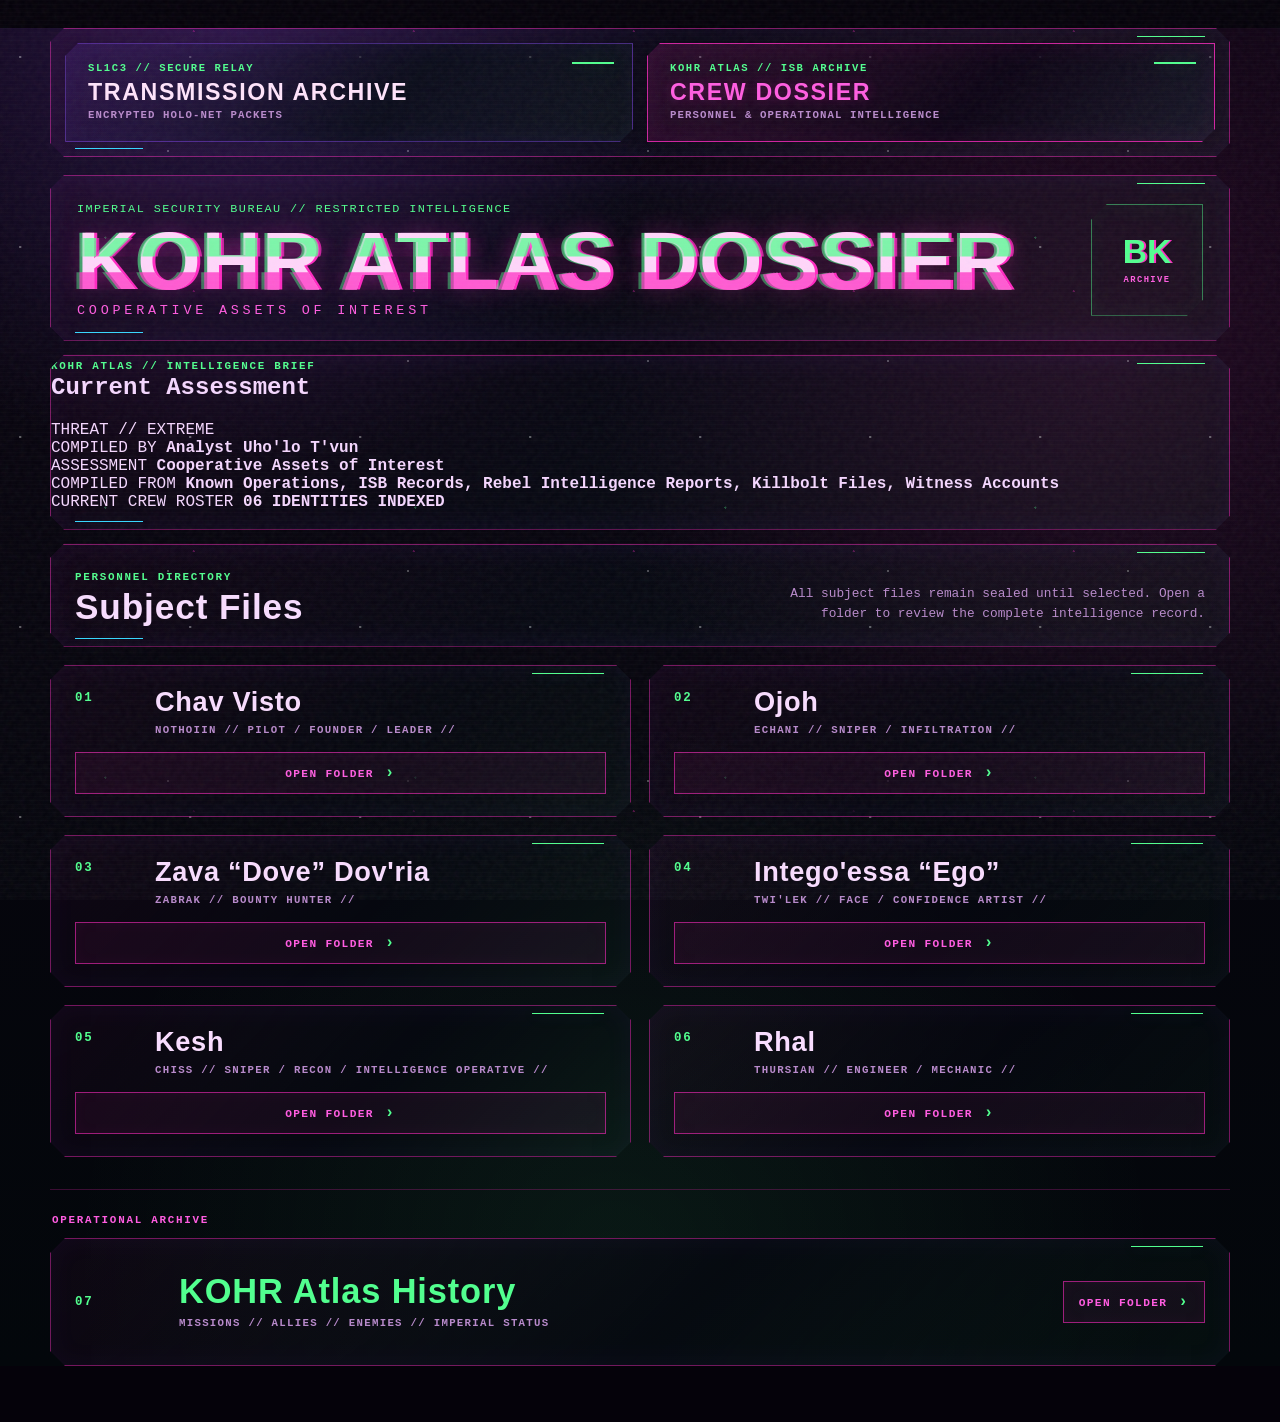
==== commit 8280fa0e: "kohr atlas spelling" ====
--- a/dossier.html
+++ b/dossier.html
@@ -4,7 +4,7 @@
   <meta charset="utf-8" />
   <meta name="viewport" content="width=device-width, initial-scale=1" />
   <meta name="theme-color" content="#09020f" />
-  <title>ISB Dossier: Khor Atlas</title>
+  <title>ISB Dossier: KOHR Atlas</title>
   <link rel="stylesheet" href="styles.css" />
 </head>
 <body class="dossier-page">
@@ -19,7 +19,7 @@
         <small>Encrypted Holo-Net packets</small>
       </a>
       <a class="nav-button active" href="dossier.html" aria-current="page">
-        <span class="nav-kicker">KHOR ATLAS // ISB ARCHIVE</span>
+        <span class="nav-kicker">KOHR ATLAS // ISB ARCHIVE</span>
         <strong>CREW DOSSIER</strong>
         <small>Personnel &amp; operational intelligence</small>
       </a>
@@ -28,7 +28,7 @@
     <header class="masthead archive-masthead hud-frame">
       <div>
         <p class="eyebrow">IMPERIAL SECURITY BUREAU // RESTRICTED INTELLIGENCE</p>
-        <h1 class="glitch-title dossier-display" data-text="KHOR ATLAS DOSSIER">KHOR ATLAS DOSSIER</h1>
+        <h1 class="glitch-title dossier-display" data-text="KOHR ATLAS DOSSIER">KOHR ATLAS DOSSIER</h1>
         <p class="subhead">COOPERATIVE ASSETS OF INTEREST</p>
       </div>
       <div class="dossier-node" aria-hidden="true">
@@ -40,7 +40,7 @@
     <section class="intel-brief hud-frame" aria-labelledby="brief-title">
       <div class="brief-topline">
         <div>
-          <span class="directory-code">KHOR ATLAS // INTELLIGENCE BRIEF</span>
+          <span class="directory-code">KOHR ATLAS // INTELLIGENCE BRIEF</span>
           <h2 id="brief-title">Current Assessment</h2>
         </div>
         <span class="brief-threat">THREAT // EXTREME</span>
@@ -73,7 +73,7 @@
       <p>All subject files remain sealed until selected. Open a folder to review the complete intelligence record.</p>
     </section>
 
-    <section class="dossier-folder-grid" aria-label="Khor Atlas crew folders">
+    <section class="dossier-folder-grid" aria-label="KOHR Atlas crew folders">
       <details class="archive-folder dossier-folder">
         <summary>
           <span class="folder-index">01</span>
@@ -102,7 +102,7 @@
                 <li>Expelled after theft/crash of prototype vessel.</li>
                 <li>Former ISB operative under alias <strong>Agent Lancer</strong>.</li>
                 <li>Former Rebel Commander known as <strong>Golden Ghost</strong>.</li>
-                <li>Founder of Khor Atlas.</li>
+                <li>Founder of KOHR Atlas.</li>
                 <li>Survivor of Killbolt's cortex bomb.</li>
               </ul>
             </section>
@@ -226,7 +226,7 @@
               <h4>Known History</h4>
               <ul>
                 <li>Professional bounty hunter.</li>
-                <li>Early Khor Atlas associate.</li>
+                <li>Early KOHR Atlas associate.</li>
                 <li>Extensive underworld connections.</li>
                 <li>Significant Hutt-world experience.</li>
               </ul>
@@ -411,13 +411,13 @@
       </details>
     </section>
 
-    <section class="history-section" aria-label="Khor Atlas history folder">
+    <section class="history-section" aria-label="KOHR Atlas history folder">
       <div class="history-label">OPERATIONAL ARCHIVE</div>
       <details class="archive-folder history-folder">
         <summary>
           <span class="folder-index">07</span>
           <span class="folder-copy">
-            <strong class="folder-title">Khor Atlas History</strong>
+            <strong class="folder-title">KOHR Atlas History</strong>
             <small>MISSIONS // ALLIES // ENEMIES // IMPERIAL STATUS</small>
           </span>
           <span class="folder-action" aria-hidden="true"></span>
@@ -425,7 +425,7 @@
         <div class="folder-content history-file">
           <section class="history-overview">
             <div class="history-title-row">
-              <div><span class="subject-code">KHOR ATLAS // OPERATIONAL RECORD</span><h3>Job History</h3></div>
+              <div><span class="subject-code">KOHR ATLAS // OPERATIONAL RECORD</span><h3>Job History</h3></div>
               <span class="threat-badge extreme">EXTREME</span>
             </div>
 
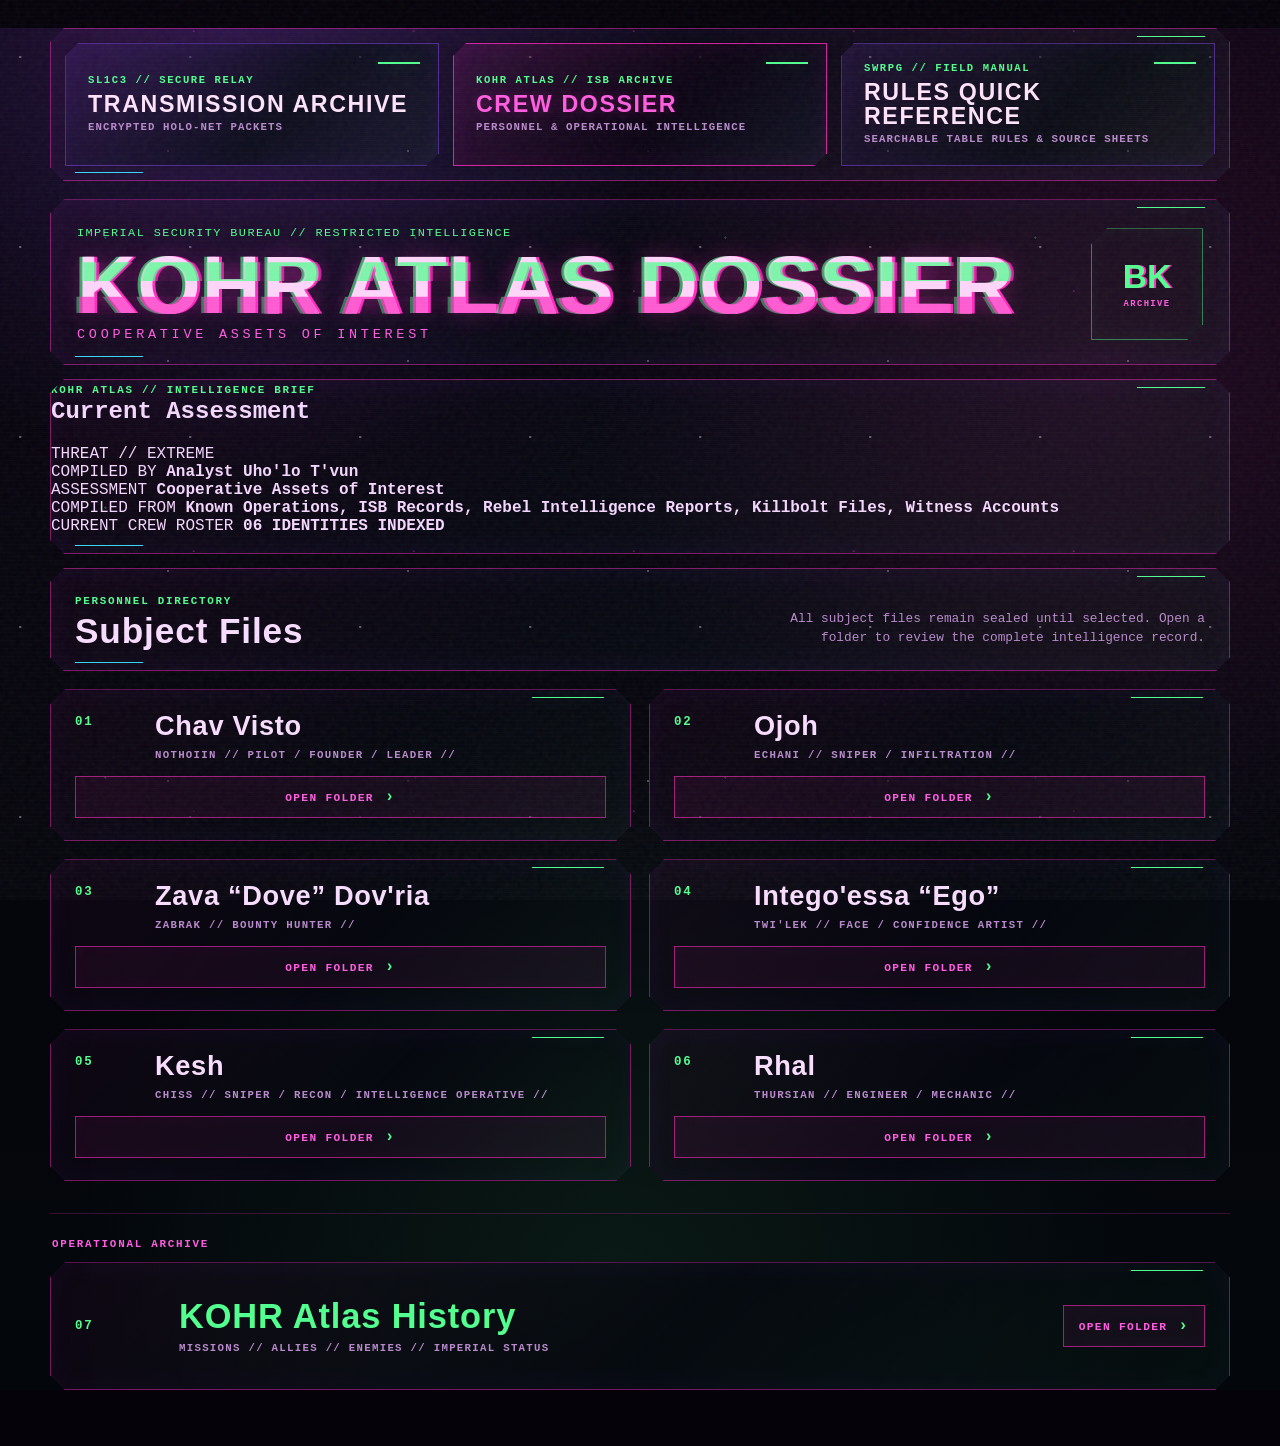
==== commit 2749b8cb: "rulespage" ====
--- a/dossier.html
+++ b/dossier.html
@@ -23,6 +23,11 @@
         <strong>CREW DOSSIER</strong>
         <small>Personnel &amp; operational intelligence</small>
       </a>
+      <a class="nav-button" href="rules.html">
+        <span class="nav-kicker">SWRPG // FIELD MANUAL</span>
+        <strong>RULES QUICK REFERENCE</strong>
+        <small>Searchable table rules &amp; source sheets</small>
+      </a>
     </nav>
 
     <header class="masthead archive-masthead hud-frame">
@@ -471,7 +476,7 @@
 
               <article class="operation-card featured-op">
                 <span class="op-code">OP // 02</span><h4>Jewel of Yavin</h4>
-                <dl><div><dt>CLIENT</dt><dd>Chiss Benefactor</dd></div><div><dt>LOCATION</dt><dd>Bespin</dd></div><div><dt>OBJECTIVE</dt><dd>Steal Jewel of Yavin</dd></div></dl>
+                <dl><div><dt>CLIENT</dt><dd>Pantoran Benefactor</dd></div><div><dt>LOCATION</dt><dd>Bespin</dd></div><div><dt>OBJECTIVE</dt><dd>Steal Jewel of Yavin</dd></div></dl>
                 <h5>Outcome</h5><ul><li>Chav wins Cloud Car Grand Prix</li><li>Crew gains auction access</li><li>Gem stolen</li><li>2.5 million credits intercepted</li><li>Rival framed</li><li>Huge payday</li></ul>
               </article>
 
--- a/styles.css
+++ b/styles.css
@@ -775,3 +775,1287 @@
   }
   .dossier-node { display: none; }
 }
+
+.reply-sender strong {
+  font-size: 1.1rem;
+  letter-spacing: .12em;
+  text-transform: uppercase;
+  color: #39ff88;
+}
+
+
+/* =========================================================
+   TRANSMISSION REPLIES + WAYGUARD PROTOCOL UI
+   Moved from index.html
+   ========================================================= */
+
+.reply-thread {
+      position: relative;
+      width: min(82%, 920px);
+      margin: 1.5rem 0 2rem auto;
+      padding-left: 2rem;
+    }
+
+    .reply-thread::before {
+      content: "↳ RETURN TRANSMISSION";
+      display: block;
+      margin: 0 0 .55rem -1.7rem;
+      font-size: .72rem;
+      letter-spacing: .16em;
+      text-transform: uppercase;
+      opacity: .8;
+    }
+
+    .reply-card {
+      position: relative;
+      padding: 1.25rem 1.4rem;
+      border-left: 4px solid currentColor;
+      box-shadow: inset 0 0 0 1px rgba(255,255,255,.14);
+    }
+
+    .reply-card::before {
+      content: "";
+      position: absolute;
+      left: -2rem;
+      top: 1.55rem;
+      width: 2rem;
+      border-top: 1px solid currentColor;
+      opacity: .65;
+    }
+
+    .reply-sender {
+      display: flex;
+      align-items: baseline;
+      gap: .65rem;
+      flex-wrap: wrap;
+      margin-bottom: .8rem;
+    }
+
+    .reply-sender strong {
+      font-size: 1.1rem;
+      letter-spacing: .12em;
+      text-transform: uppercase;
+    }
+
+    .reply-sender span {
+      font-size: .72rem;
+      letter-spacing: .12em;
+      opacity: .72;
+    }
+
+    .reply-message {
+      margin: .6rem 0;
+      padding-left: 1rem;
+      border-left: 1px solid rgba(255,255,255,.18);
+    }
+
+    .reply-end {
+      margin-top: 1rem;
+      text-align: right;
+    }
+
+    @media (max-width: 700px) {
+      .reply-thread {
+        width: calc(100% - 1rem);
+        margin-left: 1rem;
+        padding-left: 1rem;
+      }
+
+      .reply-card::before {
+        left: -1rem;
+        width: 1rem;
+      }
+    }
+  
+    /* WAYGUARD PROTOCOL // FLOATING AD */
+    .hawkbat-rail {
+      position: fixed;
+      right: 18px;
+      top: 50%;
+      transform: translateY(-50%);
+      width: 190px;
+      max-height: calc(100vh - 24px);
+      z-index: 80;
+    }
+
+    .hawkbat-ad {
+      position: relative;
+      width: 100%;
+      max-height: calc(100vh - 24px);
+      display: flex;
+      flex-direction: column;
+      gap: 0;
+      padding: 0;
+      overflow: hidden;
+      padding: 0;
+      border: 1px solid rgba(255,255,255,.28);
+      background:
+        linear-gradient(180deg, rgba(10,10,16,.97), rgba(4,4,8,.94));
+      box-shadow:
+        0 0 0 1px rgba(255,255,255,.06) inset,
+        0 0 28px rgba(255,255,255,.08);
+      text-align: left;
+      cursor: pointer;
+      color: inherit;
+      font: inherit;
+      overflow: hidden;
+    }
+    .hawkbat-image-slot {
+      position: relative;
+      isolation: isolate;
+      width: 100%;
+      min-height: 90px;
+      height: clamp(110px, 23vh, 250px);
+      border-bottom: 1px solid rgba(54,216,255,.35);
+      background:
+        radial-gradient(circle at 50% 45%, rgba(54,216,255,.14), transparent 54%),
+        linear-gradient(180deg, rgba(5,8,18,.98), rgba(3,2,10,.96));
+      overflow: hidden;
+      display: grid;
+      place-items: center;
+      padding: 12px 8px;
+      flex: 1 1 auto;
+    }
+
+    .hawkbat-image-slot-bottom {
+      border-top: 1px solid rgba(140,77,255,.34);
+      border-bottom: 0;
+    }
+
+    .hawkbat-logo {
+      position: relative;
+      z-index: 2;
+
+      /* Preserve the logo's natural aspect ratio and keep ALL of it visible */
+      width: auto;
+      height: auto;
+      max-width: 92%;
+      max-height: 92%;
+      display: block;
+      object-fit: contain;
+      object-position: center;
+
+      filter:
+        brightness(0) saturate(100%)
+        invert(77%) sepia(63%) saturate(2900%) hue-rotate(157deg) brightness(106%) contrast(104%)
+        drop-shadow(2px 0 0 rgba(255,43,194,.75))
+        drop-shadow(-2px 0 0 rgba(140,77,255,.72))
+        drop-shadow(0 0 8px rgba(54,216,255,.85));
+
+      animation: none;
+      transform: none;
+    }
+
+    /* CSS-only RGB split / glitch copies of wp_logo.png */
+    .hawkbat-image-slot::before,
+    .hawkbat-image-slot::after {
+      content: "";
+      position: absolute;
+      inset: 6%;
+      z-index: 3;
+      pointer-events: none;
+      background: url("assets/wp_logo.png") center / contain no-repeat;
+      mix-blend-mode: screen;
+      opacity: .34;
+    }
+
+    .hawkbat-image-slot::before {
+      filter: brightness(0) saturate(100%) invert(35%) sepia(98%) saturate(4050%) hue-rotate(286deg) brightness(117%) contrast(118%);
+      animation: none;
+    }
+
+    .hawkbat-image-slot::after {
+      filter: brightness(0) saturate(100%) invert(82%) sepia(93%) saturate(1644%) hue-rotate(119deg) brightness(103%) contrast(107%);
+      animation: none;
+    }
+.hawkbat-ad::before {
+      content: "";
+      position: absolute;
+      inset: 0;
+      pointer-events: none;
+      background:
+        repeating-linear-gradient(
+          180deg,
+          rgba(255,255,255,.035) 0,
+          rgba(255,255,255,.035) 1px,
+          transparent 1px,
+          transparent 4px
+        );
+      opacity: .5;
+    }
+
+    .hawkbat-ad:hover,
+    .hawkbat-ad:focus-visible {
+      transform: translateX(-4px);
+      box-shadow:
+        0 0 0 1px rgba(255,255,255,.12) inset,
+        0 0 35px rgba(255,255,255,.16);
+      outline: none;
+    }
+
+    .hawkbat-ad-top {
+      display: block;
+      padding: .45rem .6rem;
+      font-size: .62rem;
+      letter-spacing: .15em;
+      text-transform: uppercase;
+      border-bottom: 1px solid rgba(255,255,255,.18);
+      opacity: .78;
+    }
+
+    .hawkbat-ad-body {
+      display: block;
+      padding: .85rem .8rem .75rem;
+    }
+
+    .hawkbat-ad-name {
+      display: block;
+      font-size: 1.15rem;
+      line-height: 1;
+      letter-spacing: .08em;
+      text-transform: uppercase;
+      margin-bottom: .55rem;
+    }
+
+    .hawkbat-ad-tagline {
+      display: block;
+      font-size: .72rem;
+      line-height: 1.45;
+      letter-spacing: .07em;
+      text-transform: uppercase;
+      opacity: .9;
+    }
+
+    .hawkbat-ad-cta {
+      display: block;
+      margin-top: .8rem;
+      padding-top: .65rem;
+      border-top: 1px solid rgba(255,255,255,.16);
+      font-size: .68rem;
+      letter-spacing: .14em;
+      text-transform: uppercase;
+    }
+
+
+    .hawkbat-discount {
+      position: relative;
+      display: block;
+      margin-top: .8rem;
+      padding: .62rem .58rem .56rem;
+      overflow: hidden;
+      border: 1px solid rgba(54,216,255,.72);
+      background:
+        linear-gradient(135deg, rgba(54,216,255,.12), rgba(140,77,255,.13) 55%, rgba(255,43,194,.08));
+      box-shadow:
+        inset 0 0 16px rgba(54,216,255,.06),
+        0 0 12px rgba(54,216,255,.12);
+      color: #dffaff;
+    }
+
+    .hawkbat-discount::after {
+      content: "";
+      position: absolute;
+      left: -25%;
+      top: 0;
+      width: 34%;
+      height: 100%;
+      background: linear-gradient(90deg, transparent, rgba(255,255,255,.2), transparent);
+      transform: skewX(-18deg);
+      animation: hawkbatDiscountSweep 5.8s ease-in-out infinite;
+      pointer-events: none;
+    }
+
+    .hawkbat-discount-label,
+    .hawkbat-discount strong,
+    .hawkbat-discount small {
+      position: relative;
+      z-index: 1;
+      display: block;
+    }
+
+    .hawkbat-discount-label {
+      margin-bottom: .25rem;
+      color: var(--cyan);
+      font-size: .52rem;
+      font-weight: 800;
+      letter-spacing: .13em;
+      text-transform: uppercase;
+    }
+
+    .hawkbat-discount strong {
+      color: #fff;
+      font-size: .74rem;
+      line-height: 1.2;
+      letter-spacing: .08em;
+      text-shadow: 1px 0 var(--pink), -1px 0 var(--cyan), 0 0 9px rgba(54,216,255,.45);
+    }
+
+    .hawkbat-discount small {
+      margin-top: .28rem;
+      color: #b9dce7;
+      font-size: .48rem;
+      line-height: 1.35;
+      letter-spacing: .025em;
+    }
+
+    .hawkbat-ad-status {
+      display: inline-block;
+      margin-top: .6rem;
+      font-size: .58rem;
+      letter-spacing: .12em;
+      opacity: .62;
+    }
+
+
+    @keyframes hawkbatLogoFlicker {
+      0%, 7%, 9%, 52%, 54%, 87%, 100% { opacity: 1; }
+      8% { opacity: .58; filter: brightness(.85) saturate(1.35); }
+      53% { opacity: .78; filter: brightness(1.35) saturate(1.7); }
+      88% { opacity: .9; }
+    }
+
+    @keyframes hawkbatGlitchSliceA {
+      0%, 77%, 82%, 100% { opacity: 0; transform: translateX(0); clip-path: inset(0); }
+      78% { opacity: .76; transform: translateX(7px); clip-path: inset(18% 0 64% 0); }
+      79% { opacity: .58; transform: translateX(-5px); clip-path: inset(49% 0 35% 0); }
+      80% { opacity: .72; transform: translateX(10px); clip-path: inset(72% 0 12% 0); }
+      81% { opacity: 0; }
+    }
+
+    @keyframes hawkbatGlitchSliceB {
+      0%, 61%, 66%, 100% { opacity: 0; transform: translateX(0); clip-path: inset(0); }
+      62% { opacity: .6; transform: translateX(-8px); clip-path: inset(26% 0 58% 0); }
+      63% { opacity: .5; transform: translateX(5px); clip-path: inset(58% 0 26% 0); }
+      64% { opacity: .68; transform: translateX(-11px); clip-path: inset(79% 0 7% 0); }
+      65% { opacity: 0; }
+    }
+
+    @keyframes hawkbatDiscountSweep {
+      0%, 68% { left: -40%; opacity: 0; }
+      72% { opacity: .8; }
+      88% { left: 120%; opacity: .45; }
+      100% { left: 120%; opacity: 0; }
+    }
+
+    /* WAYGUARD PROTOCOL // POPUP */
+    .hawkbat-modal[hidden] {
+      display: none;
+    }
+
+    .hawkbat-modal {
+      position: fixed;
+      inset: 0;
+      z-index: 200;
+      display: grid;
+      place-items: center;
+      padding: 1rem;
+      background: rgba(0,0,0,.72);
+      backdrop-filter: blur(5px);
+    }
+
+    .hawkbat-modal-card {
+      position: relative;
+      width: min(92vw, 560px);
+      padding: 1.35rem 1.45rem 1.25rem;
+      background: rgba(7,7,12,.98);
+      border: 1px solid rgba(255,255,255,.3);
+      box-shadow:
+        0 0 0 1px rgba(255,255,255,.06) inset,
+        0 0 45px rgba(0,0,0,.75);
+    }
+
+    .hawkbat-modal-card::before {
+      content: "INCOMING // RECOVERY CHANNEL";
+      display: block;
+      margin-bottom: .85rem;
+      padding-bottom: .55rem;
+      border-bottom: 1px solid rgba(255,255,255,.16);
+      font-size: .65rem;
+      letter-spacing: .16em;
+      text-transform: uppercase;
+      opacity: .75;
+    }
+
+    .hawkbat-modal-card h2 {
+      margin: 0 0 .35rem;
+      font-size: 1.35rem;
+      letter-spacing: .08em;
+      text-transform: uppercase;
+    }
+
+    .hawkbat-modal-sub {
+      margin: 0 0 1rem;
+      font-size: .72rem;
+      letter-spacing: .12em;
+      text-transform: uppercase;
+      opacity: .65;
+    }
+
+    .hawkbat-message {
+      margin: 0;
+      padding: 1rem 1rem 1rem 1.15rem;
+      border-left: 3px solid currentColor;
+      background: rgba(255,255,255,.035);
+      line-height: 1.65;
+    }
+
+    .hawkbat-signoff {
+      margin-top: .85rem;
+      text-align: right;
+      font-size: .72rem;
+      letter-spacing: .11em;
+      text-transform: uppercase;
+      opacity: .7;
+    }
+
+    .hawkbat-close {
+      position: absolute;
+      top: .7rem;
+      right: .7rem;
+      width: 2rem;
+      height: 2rem;
+      border: 1px solid rgba(255,255,255,.2);
+      background: transparent;
+      color: inherit;
+      font: inherit;
+      cursor: pointer;
+    }
+
+    .hawkbat-close:hover,
+    .hawkbat-close:focus-visible {
+      background: rgba(255,255,255,.08);
+      outline: none;
+    }
+
+    @media (max-width: 1100px) {
+      .hawkbat-rail {
+        top: auto;
+        right: 12px;
+        bottom: 12px;
+        transform: none;
+        width: min(250px, calc(100vw - 24px));
+        max-height: 72vh;
+      }
+
+      .hawkbat-ad {
+        max-height: 72vh;
+      }
+
+      .hawkbat-image-slot {
+        height: clamp(80px, 17vh, 150px);
+        min-height: 70px;
+      }
+
+      .hawkbat-ad:hover,
+      .hawkbat-ad:focus-visible {
+        transform: translateY(-4px);
+      }
+    }
+
+
+
+/* =========================================================
+   HAWKBAT LOGO — FINAL NO-CROP FIX
+   The image itself is forced to fit the slot by BOTH width
+   and height, so the bottom of the vertical logo cannot crop.
+   ========================================================= */
+
+.hawkbat-image-slot {
+  /* Do not let the flex column squash the logo panel. */
+  flex: 0 0 clamp(220px, 23vh, 250px) !important;
+  height: clamp(220px, 23vh, 250px) !important;
+  min-height: 220px !important;
+
+  display: flex !important;
+  align-items: center !important;
+  justify-content: center !important;
+
+  padding: 10px !important;
+  overflow: hidden !important;
+}
+
+/* This is the important part:
+   fill the available BOX, then let object-fit contain
+   scale the entire source image into it. */
+.hawkbat-logo {
+  display: block !important;
+
+  width: 100% !important;
+  height: 100% !important;
+  max-width: none !important;
+  max-height: none !important;
+
+  object-fit: contain !important;
+  object-position: center center !important;
+
+  transform: none !important;
+  animation: none !important;
+
+  filter:
+    brightness(0) saturate(100%)
+    invert(77%) sepia(63%) saturate(2900%) hue-rotate(157deg)
+    brightness(106%) contrast(104%)
+    drop-shadow(3px 0 0 rgba(255,43,194,.82))
+    drop-shadow(-2px 0 0 rgba(140,77,255,.70))
+    drop-shadow(0 0 8px rgba(54,216,255,.88)) !important;
+}
+
+/* Disable the duplicate background-image copies.
+   They were separate layers with their own sizing/clipping,
+   which could make the logo LOOK cropped even when the IMG fit. */
+.hawkbat-image-slot::before,
+.hawkbat-image-slot::after {
+  display: none !important;
+  content: none !important;
+  animation: none !important;
+}
+
+/* Keep the ad usable if its total content is taller than the screen.
+   The logo panels themselves will no longer be compressed. */
+.hawkbat-ad {
+  overflow-x: hidden !important;
+  overflow-y: auto !important;
+}
+
+/* The old responsive rule reduced logo panels to 150px.
+   Override it so the same no-crop sizing is kept on narrower screens. */
+@media (max-width: 1100px) {
+  .hawkbat-image-slot {
+    flex-basis: 220px !important;
+    height: 220px !important;
+    min-height: 220px !important;
+  }
+}
+
+/* =========================================================
+   HAWK BAT AD — DISMISS BUTTON + MOBILE COMPACT MODE
+   ========================================================= */
+
+.hawkbat-rail[hidden] {
+  display: none !important;
+}
+
+.hawkbat-rail-close {
+  position: absolute;
+  top: -10px;
+  right: -10px;
+  z-index: 6;
+  width: 30px;
+  height: 30px;
+  display: grid;
+  place-items: center;
+  padding: 0;
+  border: 1px solid rgba(54,216,255,.72);
+  background: rgba(5,8,18,.98);
+  color: #dffaff;
+  box-shadow: 0 0 12px rgba(54,216,255,.24);
+  font: 800 1rem/1 "Courier New", monospace;
+  cursor: pointer;
+}
+
+.hawkbat-rail-close:hover,
+.hawkbat-rail-close:focus-visible {
+  color: #fff;
+  border-color: var(--pink-hot);
+  box-shadow: 0 0 14px rgba(255,43,194,.32);
+  outline: none;
+}
+
+@media (max-width: 600px) {
+  .hawkbat-rail {
+    right: 8px;
+    bottom: 8px;
+    width: min(164px, calc(100vw - 16px));
+    max-height: 48vh;
+  }
+
+  .hawkbat-ad {
+    max-height: 48vh;
+  }
+
+  .hawkbat-image-slot,
+  .hawkbat-image-slot-top {
+    flex: 0 0 86px !important;
+    height: 86px !important;
+    min-height: 86px !important;
+    padding: 6px !important;
+  }
+
+  .hawkbat-image-slot-bottom {
+    display: none !important;
+  }
+
+  .hawkbat-ad-top {
+    padding: .32rem .45rem;
+    font-size: .48rem;
+    letter-spacing: .1em;
+  }
+
+  .hawkbat-ad-body {
+    padding: .5rem .52rem .46rem;
+  }
+
+  .hawkbat-ad-name {
+    margin-bottom: .32rem;
+    font-size: .86rem;
+  }
+
+  .hawkbat-ad-tagline {
+    font-size: .54rem;
+    line-height: 1.28;
+    letter-spacing: .035em;
+  }
+
+  .hawkbat-ad-cta {
+    margin-top: .45rem;
+    padding-top: .4rem;
+    font-size: .52rem;
+    letter-spacing: .08em;
+  }
+
+  .hawkbat-discount {
+    margin-top: .45rem;
+    padding: .42rem .4rem .38rem;
+  }
+
+  .hawkbat-discount-label {
+    margin-bottom: .18rem;
+    font-size: .43rem;
+    letter-spacing: .08em;
+  }
+
+  .hawkbat-discount strong {
+    font-size: .58rem;
+  }
+
+  .hawkbat-discount small {
+    margin-top: .2rem;
+    font-size: .4rem;
+    line-height: 1.25;
+  }
+
+  .hawkbat-ad-status {
+    margin-top: .38rem;
+    font-size: .43rem;
+    letter-spacing: .07em;
+  }
+
+  .hawkbat-rail-close {
+    top: -8px;
+    right: -5px;
+    width: 28px;
+    height: 28px;
+    font-size: .9rem;
+  }
+}
+
+/* =========================================================
+   SWRPG RULES QUICK REFERENCE
+   ========================================================= */
+
+.primary-nav {
+  grid-template-columns: repeat(3, minmax(0, 1fr));
+}
+
+.rules-page {
+  background:
+    radial-gradient(circle at 12% 4%, rgba(54,216,255,.15), transparent 31rem),
+    radial-gradient(circle at 88% 24%, rgba(255,43,194,.11), transparent 30rem),
+    radial-gradient(circle at 48% 92%, rgba(82,255,143,.075), transparent 34rem),
+    linear-gradient(180deg, #07030d 0%, #03070b 100%);
+}
+
+.rules-shell { width: min(1320px, calc(100% - 28px)); }
+.rules-masthead { min-height: 180px; }
+
+.rules-node {
+  width: 122px;
+  aspect-ratio: 1;
+  flex: 0 0 auto;
+  display: grid;
+  place-content: center;
+  gap: 7px;
+  text-align: center;
+  border: 1px solid rgba(54,216,255,.52);
+  background: rgba(6,18,25,.38);
+  color: var(--cyan);
+  clip-path: polygon(16px 0, 100% 0, 100% calc(100% - 16px), calc(100% - 16px) 100%, 0 100%, 0 16px);
+  box-shadow: inset 0 0 22px rgba(54,216,255,.055), 0 0 20px rgba(54,216,255,.11);
+}
+.rules-node span {
+  font: 900 1.9rem/1 Impact, Haettenschweiler, "Arial Narrow Bold", sans-serif;
+  letter-spacing: .06em;
+  text-shadow: 2px 0 var(--pink);
+}
+.rules-node small {
+  color: var(--green);
+  font: 700 .56rem/1 "Courier New", monospace;
+  letter-spacing: .14em;
+}
+
+.rules-control {
+  margin-top: 14px;
+  padding: 20px 22px;
+  position: sticky;
+  top: 10px;
+  z-index: 35;
+  display: grid;
+  grid-template-columns: minmax(0, 1.15fr) minmax(320px, .85fr);
+  gap: 20px;
+  align-items: end;
+  backdrop-filter: blur(14px);
+  background: linear-gradient(135deg, rgba(8,4,18,.94), rgba(4,17,21,.94));
+}
+
+.rules-search-wrap label {
+  display: block;
+  margin-bottom: 9px;
+  color: var(--green);
+  font: 800 .69rem/1 "Courier New", monospace;
+  letter-spacing: .16em;
+}
+.rules-search-row { display: grid; grid-template-columns: 1fr auto; gap: 10px; }
+.rules-search-row input {
+  min-width: 0;
+  height: 48px;
+  padding: 0 15px;
+  border: 1px solid rgba(54,216,255,.38);
+  border-radius: 0;
+  outline: none;
+  background: rgba(2,8,13,.86);
+  color: #f6e7ff;
+  box-shadow: inset 0 0 18px rgba(54,216,255,.035);
+  font: 700 .83rem/1 "Courier New", monospace;
+}
+.rules-search-row input::placeholder { color: rgba(184,138,203,.72); }
+.rules-search-row input:focus {
+  border-color: var(--green);
+  box-shadow: 0 0 15px rgba(82,255,143,.13), inset 0 0 18px rgba(82,255,143,.035);
+}
+
+.rules-command,
+.rules-filter,
+.inline-source {
+  border: 1px solid rgba(255,43,194,.48);
+  border-radius: 0;
+  background: rgba(255,43,194,.055);
+  color: var(--pink-hot);
+  cursor: pointer;
+  font: 800 .65rem/1 "Courier New", monospace;
+  letter-spacing: .11em;
+  text-transform: uppercase;
+}
+.rules-command { padding: 0 18px; }
+.rules-command:hover,
+.rules-command:focus-visible,
+.rules-filter:hover,
+.rules-filter:focus-visible,
+.inline-source:hover,
+.inline-source:focus-visible {
+  border-color: var(--green);
+  color: var(--green);
+  outline: none;
+  box-shadow: 0 0 13px rgba(82,255,143,.11);
+}
+.rules-search-status {
+  margin: 8px 0 0;
+  color: var(--muted);
+  font: 700 .65rem/1.3 "Courier New", monospace;
+  letter-spacing: .06em;
+}
+.rules-filter-wrap { display: flex; flex-wrap: wrap; justify-content: flex-end; gap: 8px; }
+.rules-filter { min-height: 34px; padding: 8px 10px; }
+.rules-filter.active {
+  border-color: rgba(82,255,143,.78);
+  color: var(--green);
+  background: rgba(82,255,143,.065);
+  box-shadow: inset 0 0 12px rgba(82,255,143,.045), 0 0 12px rgba(82,255,143,.08);
+}
+
+.rules-heading { margin-top: 18px; }
+.rules-quick-grid {
+  margin-top: 18px;
+  display: grid;
+  grid-template-columns: repeat(3, minmax(0, 1fr));
+  gap: 16px;
+}
+.rules-quick-card {
+  min-height: 280px;
+  padding: 22px;
+  overflow: hidden;
+}
+.rules-quick-card h3 {
+  margin: 8px 0 13px;
+  color: #f8ddff;
+  font: 800 1.35rem/1.05 "Arial Narrow", "Helvetica Neue", Arial, sans-serif;
+  letter-spacing: .02em;
+}
+.rules-quick-card p,
+.rules-quick-card li {
+  color: #dbc7e5;
+  font-size: .82rem;
+  line-height: 1.58;
+}
+.rules-quick-card p strong,
+.rules-quick-card li strong { color: var(--green); }
+.quick-code {
+  color: var(--pink-hot);
+  font: 800 .64rem/1 "Courier New", monospace;
+  letter-spacing: .14em;
+  text-transform: uppercase;
+}
+.quick-pills { display: flex; flex-wrap: wrap; gap: 7px; margin-top: 18px; }
+.quick-pills span {
+  padding: 6px 8px;
+  border: 1px solid rgba(54,216,255,.28);
+  color: var(--cyan);
+  background: rgba(54,216,255,.035);
+  font: 700 .62rem/1 "Courier New", monospace;
+  letter-spacing: .08em;
+  text-transform: uppercase;
+}
+.quick-list { margin: 0; padding-left: 18px; }
+.quick-list li + li { margin-top: 7px; }
+.quick-list.numbered { padding-left: 22px; }
+.quick-note { margin: 12px 0 0; color: var(--muted) !important; font-size: .73rem !important; }
+
+.mini-table { border: 1px solid rgba(54,216,255,.19); }
+.mini-table > div {
+  min-height: 35px;
+  padding: 8px 10px;
+  display: flex;
+  justify-content: space-between;
+  gap: 14px;
+  border-bottom: 1px solid rgba(54,216,255,.12);
+  color: #d7bddf;
+  font-size: .72rem;
+}
+.mini-table > div:last-child { border-bottom: 0; }
+.mini-table strong { color: var(--green); }
+
+.symbol-grid { display: grid; grid-template-columns: 1fr 1fr; gap: 8px; }
+.symbol {
+  min-height: 42px;
+  padding: 8px 9px;
+  display: flex;
+  align-items: center;
+  gap: 8px;
+  border: 1px solid rgba(255,255,255,.11);
+  color: #e9d7ef;
+  font-size: .68rem;
+  text-transform: uppercase;
+  letter-spacing: .06em;
+}
+.symbol b {
+  min-width: 28px;
+  height: 28px;
+  display: grid;
+  place-items: center;
+  border: 1px solid currentColor;
+  font: 900 .7rem/1 "Courier New", monospace;
+}
+.symbol.success, .symbol.advantage, .symbol.triumph { color: var(--green); }
+.symbol.failure, .symbol.threat, .symbol.despair { color: var(--pink-hot); }
+
+.inline-source {
+  width: 100%;
+  margin-top: 15px;
+  padding: 11px 12px;
+}
+
+.rules-library-heading { margin-top: 28px; }
+.rule-library {
+  margin-top: 18px;
+  display: grid;
+  grid-template-columns: repeat(2, minmax(0, 1fr));
+  gap: 14px;
+}
+.rule-source {
+  border: 1px solid rgba(140,77,255,.33);
+  background: linear-gradient(135deg, rgba(140,77,255,.05), rgba(3,9,15,.84) 52%, rgba(54,216,255,.035));
+  box-shadow: inset 0 0 22px rgba(140,77,255,.035), 0 0 14px rgba(0,0,0,.12);
+  clip-path: polygon(12px 0, calc(100% - 12px) 0, 100% 12px, 100% calc(100% - 12px), calc(100% - 12px) 100%, 12px 100%, 0 calc(100% - 12px), 0 12px);
+}
+.rule-source[hidden] { display: none !important; }
+.rule-source[open] {
+  grid-column: 1 / -1;
+  border-color: rgba(82,255,143,.43);
+}
+.rule-source > summary {
+  min-height: 92px;
+  padding: 17px 18px;
+  display: grid;
+  grid-template-columns: 54px minmax(0,1fr) auto;
+  gap: 14px;
+  align-items: center;
+  list-style: none;
+  cursor: pointer;
+}
+.rule-source > summary::-webkit-details-marker { display:none; }
+.rule-source > summary::marker { content:""; }
+.rule-source > summary:hover .source-copy strong { color: var(--green); }
+.rule-source > summary:focus-visible { outline: 1px solid var(--green); outline-offset: -6px; }
+.source-page {
+  color: var(--cyan);
+  font: 900 .74rem/1 "Courier New", monospace;
+  letter-spacing: .08em;
+}
+.source-copy { min-width: 0; display: flex; flex-direction: column; gap: 5px; }
+.source-copy strong {
+  color: #f6dfff;
+  font: 800 1.03rem/1.12 "Arial Narrow", "Helvetica Neue", Arial, sans-serif;
+  letter-spacing: .02em;
+}
+.source-copy small {
+  color: var(--muted);
+  font: 700 .61rem/1.3 "Courier New", monospace;
+  letter-spacing: .1em;
+}
+.source-action {
+  min-width: 72px;
+  padding: 9px 10px;
+  border: 1px solid rgba(255,43,194,.35);
+  color: var(--pink-hot);
+  text-align: center;
+  font: 800 .6rem/1 "Courier New", monospace;
+  letter-spacing: .1em;
+}
+.rule-source[open] > summary { border-bottom: 1px solid rgba(82,255,143,.16); }
+.rule-source[open] .source-action { color: var(--green); border-color: rgba(82,255,143,.38); }
+.source-body {
+  padding: 20px;
+  display: grid;
+  gap: 14px;
+}
+.source-body > p {
+  max-width: 980px;
+  margin: 0 auto;
+  color: #d6c0df;
+  font-size: .78rem;
+  line-height: 1.55;
+  text-align: center;
+}
+.source-image-button {
+  width: min(100%, 980px);
+  margin: 0 auto;
+  padding: 0;
+  display: block;
+  border: 1px solid rgba(54,216,255,.28);
+  background: #02070a;
+  cursor: zoom-in;
+  box-shadow: 0 0 22px rgba(54,216,255,.08);
+}
+.source-image-button:hover,
+.source-image-button:focus-visible {
+  border-color: var(--green);
+  outline: none;
+  box-shadow: 0 0 24px rgba(82,255,143,.13);
+}
+.source-image-button img { width: 100%; height: auto; display: block; }
+
+.rules-footer {
+  margin-top: 18px;
+  padding: 14px 18px;
+  display: flex;
+  justify-content: space-between;
+  gap: 18px;
+  color: var(--muted);
+  font: 700 .6rem/1.4 "Courier New", monospace;
+  letter-spacing: .09em;
+  text-transform: uppercase;
+}
+
+.rules-viewer {
+  width: min(96vw, 1180px);
+  max-width: none;
+  height: min(94vh, 1280px);
+  max-height: none;
+  padding: 0;
+  border: 1px solid rgba(82,255,143,.5);
+  background: rgba(2,5,9,.98);
+  color: var(--text);
+  box-shadow: 0 0 60px rgba(0,0,0,.75), 0 0 28px rgba(82,255,143,.13);
+}
+.rules-viewer::backdrop { background: rgba(0,0,0,.86); backdrop-filter: blur(4px); }
+.viewer-bar {
+  min-height: 62px;
+  padding: 11px 14px 11px 17px;
+  position: sticky;
+  top: 0;
+  z-index: 2;
+  display: flex;
+  align-items: center;
+  justify-content: space-between;
+  gap: 18px;
+  border-bottom: 1px solid rgba(54,216,255,.18);
+  background: rgba(4,9,14,.98);
+}
+.viewer-bar > div { display: flex; flex-direction: column; gap: 5px; }
+.viewer-bar strong {
+  color: #f8ddff;
+  font: 800 .82rem/1.2 "Courier New", monospace;
+  letter-spacing: .07em;
+}
+.viewer-bar button {
+  width: 42px;
+  height: 42px;
+  border: 1px solid rgba(255,43,194,.48);
+  background: rgba(255,43,194,.06);
+  color: var(--pink-hot);
+  cursor: pointer;
+  font: 800 1.2rem/1 "Courier New", monospace;
+}
+.viewer-bar button:hover,
+.viewer-bar button:focus-visible { color: var(--green); border-color: var(--green); outline: none; }
+.viewer-stage { height: calc(100% - 62px); overflow: auto; padding: 16px; text-align: center; }
+.viewer-stage img { width: min(100%, 1100px); height: auto; display: inline-block; }
+
+@media (max-width: 1050px) {
+  .primary-nav { grid-template-columns: 1fr; }
+  .rules-control { grid-template-columns: 1fr; position: relative; top: auto; }
+  .rules-filter-wrap { justify-content: flex-start; }
+  .rules-quick-grid { grid-template-columns: repeat(2, minmax(0,1fr)); }
+}
+
+@media (max-width: 760px) {
+  .rules-node { display: none; }
+  .rules-quick-grid,
+  .rule-library { grid-template-columns: 1fr; }
+  .rule-source[open] { grid-column: auto; }
+  .rules-quick-card { min-height: 0; }
+  .rules-footer { flex-direction: column; }
+}
+
+@media (max-width: 520px) {
+  .rules-control { padding: 16px; }
+  .rules-search-row { grid-template-columns: 1fr; }
+  .rules-command { min-height: 42px; }
+  .rule-source > summary { grid-template-columns: 46px minmax(0,1fr); }
+  .source-action { grid-column: 1 / -1; width: 100%; }
+  .source-body { padding: 13px; }
+  .symbol-grid { grid-template-columns: 1fr; }
+  .rules-viewer { width: 100vw; height: 100vh; border: 0; }
+  .viewer-stage { padding: 7px; }
+}
+
+/* =========================
+   SWRPG rules-page additions
+   moved from rules.html
+   ========================= */
+.rules-page .swrpg-icon {
+  width: 24px;
+  height: 24px;
+  object-fit: contain;
+  vertical-align: middle;
+  flex: 0 0 auto;
+  filter: drop-shadow(0 0 5px rgba(255,255,255,.22));
+}
+
+.rules-page .symbol-grid .symbol {
+  display: flex;
+  align-items: center;
+  gap: 8px;
+}
+
+.rules-page .symbol-grid .swrpg-icon {
+  width: 38px;
+  height: 38px;
+  padding: 5px;
+  border-radius: 6px;
+  background: rgba(244, 248, 247, .94);
+  border: 1px solid rgba(54, 216, 255, .34);
+  box-shadow: 0 0 14px rgba(54, 216, 255, .16), inset 0 0 0 1px rgba(255,255,255,.55);
+  filter: none;
+  mix-blend-mode: normal;
+}
+
+.rules-page .difficulty-result {
+  display: inline-flex;
+  align-items: center;
+  justify-content: flex-end;
+  gap: 4px;
+  flex-wrap: wrap;
+}
+
+.rules-page .difficulty-result .difficulty-name {
+  margin-right: 5px;
+  color: inherit;
+}
+
+.rules-page .difficulty-result .swrpg-icon {
+  width: 20px;
+  height: 20px;
+  padding: 0;
+  background: none;
+  border: 0;
+  box-shadow: none;
+  filter: drop-shadow(0 0 5px rgba(255,255,255,.22));
+}
+
+.rules-page .dice-legend {
+  display: grid;
+  grid-template-columns: repeat(2, minmax(0, 1fr));
+  gap: 8px 10px;
+  margin-top: 12px;
+}
+
+.rules-page .die-key {
+  display: flex;
+  align-items: center;
+  gap: 8px;
+  min-width: 0;
+  padding: 7px 8px;
+  border: 1px solid rgba(54,216,255,.22);
+  background: rgba(5, 4, 14, .42);
+}
+
+.rules-page .die-key .swrpg-icon {
+  width: 27px;
+  height: 27px;
+  padding: 0;
+  background: none;
+  border: 0;
+  border-radius: 0;
+  box-shadow: none;
+  filter: drop-shadow(0 0 5px rgba(255,255,255,.22));
+}
+
+.rules-page .die-key span {
+  font-size: .78rem;
+  line-height: 1.15;
+}
+
+.rules-page .rules-library-heading + .rules-control {
+  margin-top: 14px;
+  margin-bottom: 14px;
+}
+
+.rules-page .fall-table div,
+.rules-page .destiny-table div {
+  display: grid;
+  grid-template-columns: minmax(92px, .7fr) 1.3fr;
+  gap: 12px;
+  align-items: start;
+}
+
+.rules-page .fall-table span:first-child,
+.rules-page .destiny-table span:first-child {
+  color: var(--green);
+  font-weight: 700;
+}
+
+.rules-page .destiny-pair {
+  display: flex;
+  gap: 12px;
+  flex-wrap: wrap;
+  margin: 10px 0 14px;
+}
+
+.rules-page .destiny-side {
+  display: inline-flex;
+  align-items: center;
+  gap: 8px;
+  padding: 7px 10px;
+  border: 1px solid rgba(54,216,255,.24);
+  background: rgba(5, 4, 14, .42);
+  font-size: .8rem;
+  letter-spacing: .06em;
+  text-transform: uppercase;
+}
+
+.rules-page .destiny-side .destiny-icon {
+  width: 26px;
+  height: 26px;
+  padding: 0;
+  border-radius: 50%;
+  background: rgba(255,255,255,.06);
+  border: 1px solid rgba(255,255,255,.16);
+  box-shadow: 0 0 10px rgba(54,216,255,.12);
+  filter: none;
+}
+
+.rules-page .source-type-legend {
+  display: flex;
+  flex-wrap: wrap;
+  gap: 8px 16px;
+  align-items: center;
+  margin: 0 0 14px;
+  padding: 10px 14px;
+  border: 1px solid rgba(54,216,255,.22);
+  background: rgba(5,4,14,.34);
+}
+
+.rules-page .source-type-legend p {
+  flex: 1 1 320px;
+  margin: 0;
+  color: var(--muted);
+  font-size: .78rem;
+  line-height: 1.45;
+}
+
+.rules-page .source-type-badge {
+  display: inline-flex;
+  width: fit-content;
+  margin-top: 6px;
+  padding: 3px 7px;
+  border: 1px solid currentColor;
+  font-size: .62rem;
+  line-height: 1.2;
+  letter-spacing: .11em;
+  text-transform: uppercase;
+  font-weight: 800;
+  background: rgba(0,0,0,.25);
+}
+
+.rules-page .source-type-badge.result-spending { color: var(--pink-hot); }
+.rules-page .source-type-badge.procedure { color: var(--green); }
+.rules-page .source-type-badge.mixed { color: var(--cyan); }
+
+.rules-page .source-copy { align-items: flex-start; }
+
+@media (max-width: 640px) {
+  .rules-page .dice-legend { grid-template-columns: 1fr; }
+  .rules-page .difficulty-result .difficulty-name {
+    width: 100%;
+    text-align: right;
+    margin-right: 0;
+  }
+  .rules-page .fall-table div,
+  .rules-page .destiny-table div {
+    grid-template-columns: 1fr;
+    gap: 2px;
+  }
+}
+
+/* =========================================================
+   RULES PAGE TITLE — STAR WARS RPG GUIDE
+   Keep the glitch layers synced to the renamed heading.
+   ========================================================= */
+.rules-page .rules-masthead .glitch-title {
+  font-size: clamp(2.2rem, 5.2vw, 4.65rem);
+  line-height: .92;
+  letter-spacing: .01em;
+}
+
+.rules-page .rules-masthead .glitch-title::before,
+.rules-page .rules-masthead .glitch-title::after {
+  content: "STAR WARS RPG GUIDE";
+}
+
+/* Slightly tighter slices so the longer title reads cleanly. */
+.rules-page .rules-masthead .glitch-title::before {
+  clip-path: inset(22% 0 54% 0);
+  transform: translate(2px, 0);
+}
+
+.rules-page .rules-masthead .glitch-title::after {
+  clip-path: inset(67% 0 10% 0);
+  transform: translate(-2px, 0);
+}
+
+@media (max-width: 760px) {
+  .rules-page .rules-masthead .glitch-title {
+    font-size: clamp(2rem, 10vw, 3.3rem);
+    line-height: .96;
+  }
+}
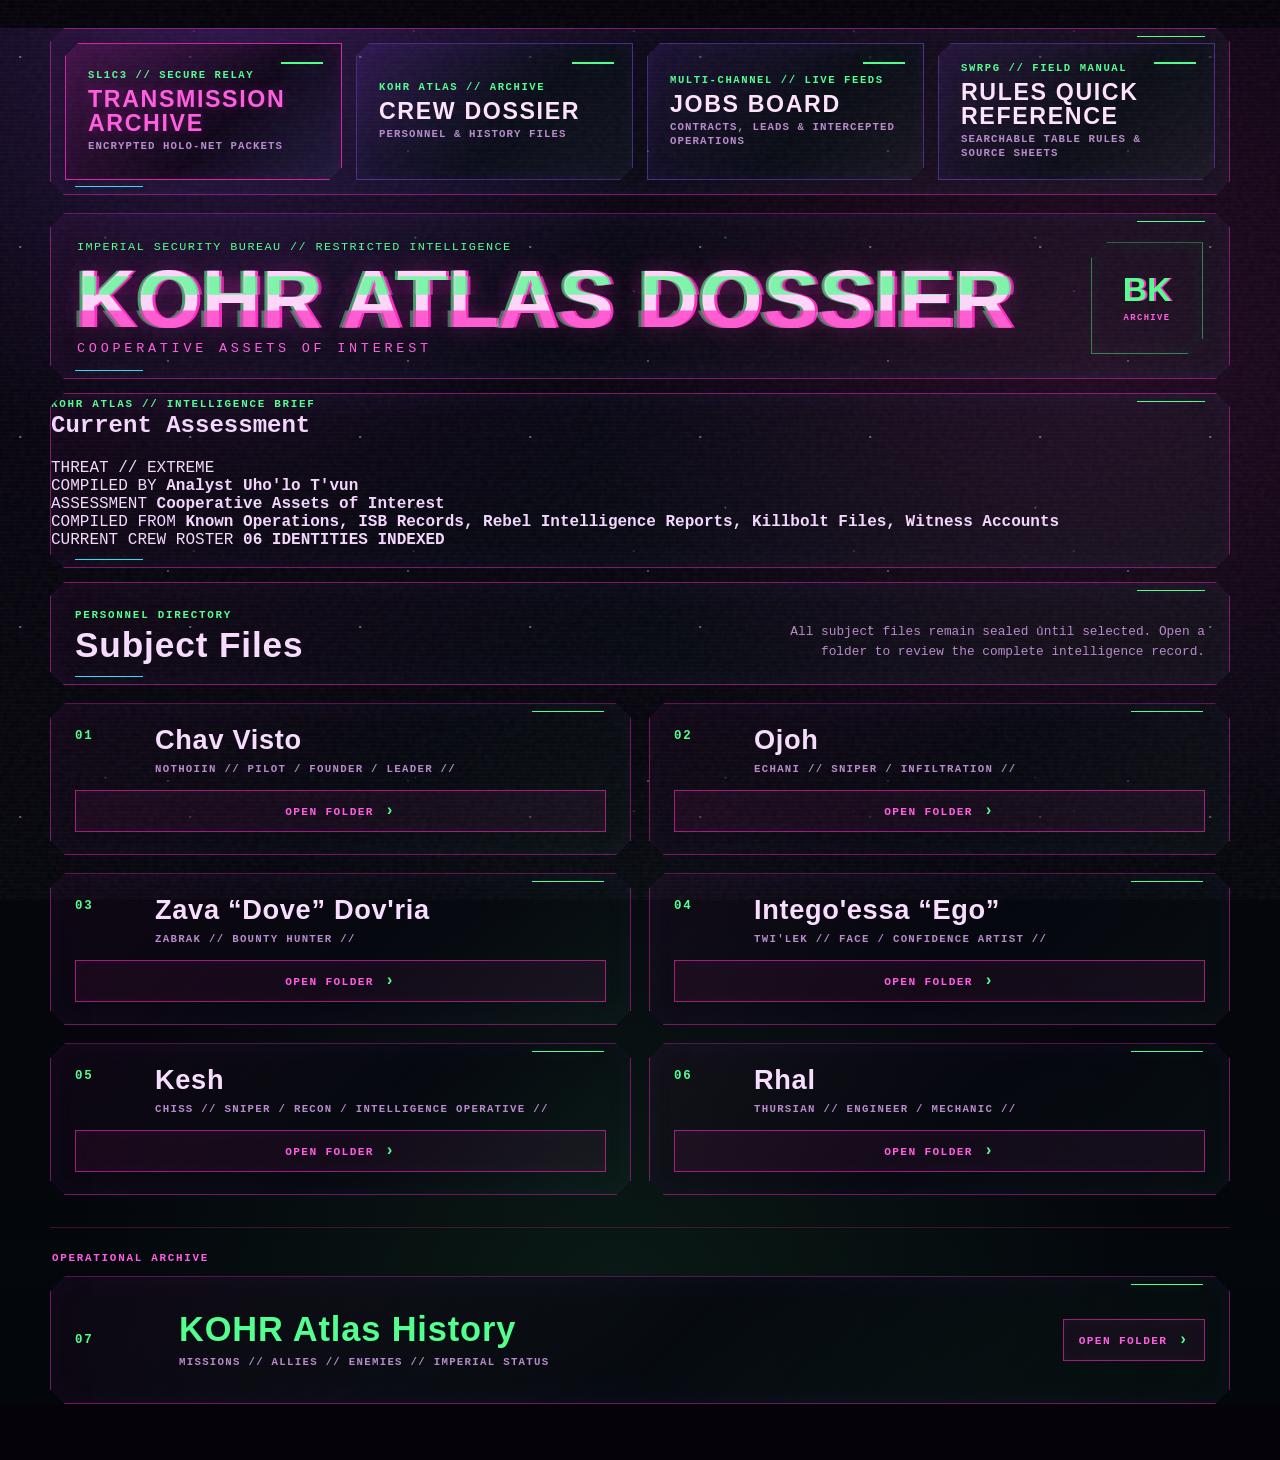
==== commit 942af3b1: "jobs update" ====
--- a/dossier.html
+++ b/dossier.html
@@ -12,23 +12,28 @@
   <div class="scanlines" aria-hidden="true"></div>
 
   <main class="transmission-shell">
-    <nav class="primary-nav hud-frame" aria-label="Main archive navigation">
-      <a class="nav-button" href="index.html">
-        <span class="nav-kicker">SL1C3 // SECURE RELAY</span>
-        <strong>TRANSMISSION ARCHIVE</strong>
-        <small>Encrypted Holo-Net packets</small>
-      </a>
-      <a class="nav-button active" href="dossier.html" aria-current="page">
-        <span class="nav-kicker">KOHR ATLAS // ISB ARCHIVE</span>
-        <strong>CREW DOSSIER</strong>
-        <small>Personnel &amp; operational intelligence</small>
-      </a>
-      <a class="nav-button" href="rules.html">
-        <span class="nav-kicker">SWRPG // FIELD MANUAL</span>
-        <strong>RULES QUICK REFERENCE</strong>
-        <small>Searchable table rules &amp; source sheets</small>
-      </a>
-    </nav>
+<nav class="primary-nav hud-frame" aria-label="Main archive navigation">
+  <a class="nav-button active" href="index.html" aria-current="page">
+    <span class="nav-kicker">SL1C3 // SECURE RELAY</span>
+    <strong>TRANSMISSION ARCHIVE</strong>
+    <small>Encrypted Holo-Net packets</small>
+  </a>
+  <a class="nav-button" href="dossier.html">
+    <span class="nav-kicker">KOHR ATLAS // ARCHIVE</span>
+    <strong>CREW DOSSIER</strong>
+    <small>Personnel &amp; history files</small>
+  </a>
+  <a class="nav-button" href="jobs.html">
+    <span class="nav-kicker">MULTI-CHANNEL // LIVE FEEDS</span>
+    <strong>JOBS BOARD</strong>
+    <small>Contracts, leads &amp; intercepted operations</small>
+  </a>
+  <a class="nav-button" href="rules.html">
+    <span class="nav-kicker">SWRPG // FIELD MANUAL</span>
+    <strong>RULES QUICK REFERENCE</strong>
+    <small>Searchable table rules &amp; source sheets</small>
+  </a>
+</nav>
 
     <header class="masthead archive-masthead hud-frame">
       <div>
--- a/styles.css
+++ b/styles.css
@@ -430,6 +430,8 @@
   .message-card p, .mission p { font-size: .93rem; line-height: 1.62; }
   .station-graphic { min-height: 260px; }
 }
+
+
 
 
 /* =========================================================
@@ -2059,3 +2061,1227 @@
     line-height: .96;
   }
 }
+
+
+/* =========================================================
+   KESH SIGNATURE — TX-002 ONLY
+   ========================================================= */
+.signature-kesh {
+  position: relative;
+  display: inline-block;
+  padding: 10px 22px 12px 14px;
+  font-family: "Arial Narrow", "Helvetica Neue", Arial, sans-serif;
+  font-size: clamp(3.4rem, 9vw, 7rem);
+  line-height: .82;
+  font-weight: 500;
+  letter-spacing: .20em;
+  color: transparent;
+  -webkit-text-stroke: 1px #78cfff;
+  text-shadow: 0 0 6px rgba(80,180,255,.42);
+  filter: drop-shadow(4px 3px 0 rgba(255,45,120,.24));
+}
+
+.signature-kesh::after {
+  content: attr(data-text);
+  position: absolute;
+  inset: 10px 22px 12px 14px;
+  color: transparent;
+  -webkit-text-stroke: 1px rgba(255,45,120,.78);
+  transform: translate(4px,3px);
+  clip-path: inset(52% 0 0 0);
+  opacity: .8;
+  pointer-events: none;
+}
+
+.signature-kesh::before {
+  content: "";
+  position: absolute;
+  z-index: 3;
+  left: -10px;
+  top: 10%;
+  width: calc(100% + 20px);
+  height: 1px;
+  background: linear-gradient(90deg,
+    transparent 0 4%,
+    #ff2d78 4% 10%,
+    transparent 10% 14%,
+    #78cfff 14% 72%,
+    transparent 72% 78%,
+    #ff2d78 78% 87%,
+    transparent 87% 100%);
+  box-shadow: 0 0 5px rgba(120,207,255,.7), 0 0 8px rgba(255,45,120,.35);
+  animation: keshScanLine 4.5s linear infinite, keshLineGlitch 7s steps(1) infinite;
+  pointer-events: none;
+}
+
+@keyframes keshScanLine {
+  0% { top: 10%; }
+  45% { top: 48%; }
+  55% { top: 52%; }
+  100% { top: 90%; }
+}
+
+@keyframes keshLineGlitch {
+  0%,71%,78%,100% { transform: translateX(0) scaleX(1); opacity:.8; }
+  72% { transform: translateX(14px) scaleX(.88); opacity:1; }
+  73% { transform: translateX(-9px) scaleX(1.08); opacity:.35; }
+  74% { transform: translateX(22px) scaleX(.62); opacity:1; }
+  75% { transform: translateX(-4px) scaleX(.94); opacity:.55; }
+  76% { transform: translateX(7px) scaleX(1.03); opacity:1; }
+  77% { transform: translateX(0) scaleX(1); opacity:.8; }
+}
+
+@media (max-width:560px) {
+  .signature-kesh { font-size: clamp(2.8rem,16vw,4.8rem); letter-spacing:.12em; }
+}
+
+/* =========================================================
+   CONTRACT NETWORK / JOBS BOARD
+   Added 2026-09-21
+   ========================================================= */
+
+/* Four top-level site destinations: Transmissions / Dossier / Jobs / Rules */
+.primary-nav {
+  grid-template-columns: repeat(4, minmax(0, 1fr));
+}
+
+.jobs-page {
+  background:
+    radial-gradient(circle at 12% 5%, rgba(82,255,143,.11), transparent 29rem),
+    radial-gradient(circle at 89% 20%, rgba(255,43,194,.12), transparent 31rem),
+    radial-gradient(circle at 50% 78%, rgba(140,77,255,.14), transparent 38rem),
+    linear-gradient(180deg, #08030e 0%, #02070a 100%);
+}
+
+.jobs-shell { width: min(1320px, calc(100% - 28px)); }
+.jobs-masthead { min-height: 178px; }
+
+.jobs-node {
+  width: 118px;
+  aspect-ratio: 1;
+  flex: 0 0 auto;
+  display: grid;
+  place-content: center;
+  text-align: center;
+  border: 1px solid rgba(82,255,143,.48);
+  color: var(--green);
+  background: rgba(4,18,18,.30);
+  clip-path: polygon(16px 0, 100% 0, 100% calc(100% - 16px), calc(100% - 16px) 100%, 0 100%, 0 16px);
+  box-shadow: inset 0 0 22px rgba(82,255,143,.05), 0 0 20px rgba(82,255,143,.10);
+}
+.jobs-node span {
+  font: 900 2.25rem/1 Impact, Haettenschweiler, "Arial Narrow Bold", sans-serif;
+  text-shadow: 2px 0 var(--pink);
+}
+.jobs-node small {
+  margin-top: 8px;
+  color: var(--pink-hot);
+  font: 700 .55rem/1 "Courier New", monospace;
+  letter-spacing: .15em;
+}
+
+.jobs-status-strip {
+  margin-top: 14px;
+  padding: 15px 18px;
+  display: grid;
+  grid-template-columns: repeat(4, minmax(0,1fr));
+  gap: 10px;
+}
+.jobs-status-strip div {
+  min-width: 0;
+  padding: 9px 12px;
+  border-left: 2px solid rgba(82,255,143,.35);
+  background: rgba(3,13,16,.28);
+}
+.jobs-status-strip span {
+  display: block;
+  margin-bottom: 4px;
+  color: var(--muted);
+  font: 700 .56rem/1.2 "Courier New", monospace;
+  letter-spacing: .14em;
+  text-transform: uppercase;
+}
+.jobs-status-strip strong {
+  color: var(--green);
+  font: 800 .76rem/1.25 "Courier New", monospace;
+  letter-spacing: .08em;
+}
+.jobs-heading { margin-top: 18px; }
+
+.multi-terminal-grid {
+  margin-top: 20px;
+  display: grid;
+  grid-template-columns: repeat(12, minmax(0, 1fr));
+  gap: 22px;
+  align-items: start;
+}
+
+.faction-terminal {
+  grid-column: span 6;
+  overflow: hidden;
+  background:
+    linear-gradient(180deg, rgba(8,4,18,.92), rgba(3,12,16,.88)),
+    var(--panel);
+  border-color: rgba(140,77,255,.42);
+  box-shadow: inset 0 0 30px rgba(140,77,255,.055), 0 0 18px rgba(255,43,194,.09);
+}
+.faction-terminal.terminal-wide { grid-column: span 7; }
+.faction-terminal.terminal-offset { grid-column: 2 / span 8; }
+.faction-terminal.terminal-offset-right { grid-column: 4 / span 8; }
+
+.terminal-header {
+  min-height: 118px;
+  padding: 22px 24px 18px;
+  display: flex;
+  justify-content: space-between;
+  gap: 24px;
+  align-items: flex-start;
+  border-bottom: 1px solid rgba(82,255,143,.16);
+  background: linear-gradient(90deg, rgba(82,255,143,.035), transparent 42%, rgba(255,43,194,.035));
+}
+.terminal-channel {
+  color: var(--green);
+  font: 800 .62rem/1 "Courier New", monospace;
+  letter-spacing: .18em;
+  text-transform: uppercase;
+}
+.terminal-header h2 {
+  margin: 7px 0 5px;
+  color: #f7d9ff;
+  font: 900 clamp(1.35rem, 2.6vw, 2.15rem)/.95 Impact, Haettenschweiler, "Arial Narrow Bold", sans-serif;
+  letter-spacing: .035em;
+  text-transform: uppercase;
+  text-shadow: 2px 0 0 rgba(255,43,194,.26), -1px 0 0 rgba(82,255,143,.25);
+}
+.terminal-header p {
+  margin: 0;
+  color: var(--muted);
+  font: 700 .62rem/1.45 "Courier New", monospace;
+  letter-spacing: .12em;
+  text-transform: uppercase;
+}
+
+.terminal-signal {
+  width: 72px;
+  height: 34px;
+  flex: 0 0 auto;
+  display: flex;
+  gap: 4px;
+  align-items: flex-end;
+  justify-content: flex-end;
+}
+.terminal-signal i {
+  width: 8px;
+  background: var(--green);
+  box-shadow: 0 0 8px rgba(82,255,143,.45);
+}
+.terminal-signal i:nth-child(1){height:9px}.terminal-signal i:nth-child(2){height:14px}.terminal-signal i:nth-child(3){height:19px}.terminal-signal i:nth-child(4){height:25px}.terminal-signal i:nth-child(5){height:31px}
+.terminal-signal.signal-mid i:nth-child(5) { opacity: .20; }
+.terminal-signal.signal-mid i:nth-child(4) { opacity: .55; }
+.terminal-signal.signal-corrupt { animation: terminalSignalFlicker 2.6s steps(2) infinite; }
+.terminal-signal.signal-corrupt i:nth-child(2),
+.terminal-signal.signal-corrupt i:nth-child(5) { background: var(--pink-hot); }
+
+.terminal-alert-line {
+  padding: 10px 24px;
+  color: var(--pink-hot);
+  border-bottom: 1px solid rgba(255,43,194,.16);
+  background: rgba(255,43,194,.045);
+  font: 800 .59rem/1.3 "Courier New", monospace;
+  letter-spacing: .14em;
+  text-transform: uppercase;
+  animation: terminalAlert 4.2s steps(1) infinite;
+}
+.unknown-alert { color: var(--cyan); }
+
+.terminal-feed {
+  padding: 18px 20px 20px;
+  display: grid;
+  gap: 14px;
+}
+
+.job-slot {
+  border: 1px solid rgba(184,138,203,.24);
+  background: linear-gradient(135deg, rgba(140,77,255,.045), rgba(4,10,15,.56));
+  overflow: hidden;
+  clip-path: polygon(10px 0, 100% 0, 100% calc(100% - 10px), calc(100% - 10px) 100%, 0 100%, 0 10px);
+}
+.job-slot > summary {
+  min-height: 84px;
+  padding: 16px 18px;
+  display: grid;
+  grid-template-columns: auto minmax(0,1fr) auto;
+  gap: 14px;
+  align-items: center;
+  list-style: none;
+  cursor: pointer;
+}
+.job-slot > summary::-webkit-details-marker { display: none; }
+.job-slot > summary::marker { content: ""; }
+.job-slot > summary:focus-visible { outline: 1px solid var(--green); outline-offset: -5px; }
+.job-slot-code {
+  color: var(--green);
+  font: 800 .57rem/1.2 "Courier New", monospace;
+  letter-spacing: .13em;
+  text-transform: uppercase;
+  white-space: nowrap;
+}
+.job-slot-title {
+  color: #d8bddf;
+  font: 800 .94rem/1.15 "Arial Narrow", "Helvetica Neue", Arial, sans-serif;
+  letter-spacing: .07em;
+  text-transform: uppercase;
+}
+.job-slot-action {
+  min-width: 92px;
+  padding: 9px 10px;
+  color: var(--pink-hot);
+  border: 1px solid rgba(255,43,194,.42);
+  text-align: center;
+  font: 800 .57rem/1 "Courier New", monospace;
+  letter-spacing: .10em;
+  text-transform: uppercase;
+}
+.job-slot-action::before { content: "OPEN"; }
+.job-slot-action::after { content: "  ›"; color: var(--green); }
+.job-slot[open] .job-slot-action::before { content: "CLOSE"; }
+.job-slot[open] .job-slot-action::after { content: "  ×"; color: var(--pink-hot); }
+.job-slot > summary:hover { background: rgba(82,255,143,.025); }
+.job-slot > summary:hover .job-slot-title { color: var(--green); }
+.job-slot > summary:hover .job-slot-action { color: var(--green); border-color: rgba(82,255,143,.55); }
+.job-slot[open] { border-color: rgba(82,255,143,.30); }
+.job-slot[open] > summary { border-bottom: 1px solid rgba(82,255,143,.14); }
+
+.job-slot-body {
+  padding: 20px;
+  background: rgba(2,8,12,.34);
+}
+.job-fields {
+  display: grid;
+  grid-template-columns: repeat(2, minmax(0,1fr));
+  gap: 10px;
+  margin-bottom: 16px;
+}
+.job-fields div {
+  padding: 11px 12px;
+  border: 1px solid rgba(54,216,255,.14);
+  background: rgba(54,216,255,.018);
+}
+.job-fields span {
+  display: block;
+  margin-bottom: 5px;
+  color: var(--muted);
+  font: 700 .54rem/1.2 "Courier New", monospace;
+  letter-spacing: .12em;
+  text-transform: uppercase;
+}
+.job-fields strong {
+  color: var(--green);
+  font: 700 .72rem/1.35 "Courier New", monospace;
+}
+.job-text-block {
+  margin-top: 12px;
+  padding: 14px 15px;
+  border-left: 2px solid rgba(255,43,194,.40);
+  background: rgba(255,43,194,.025);
+}
+.job-text-block h3 {
+  margin: 0 0 8px;
+  color: var(--pink-hot);
+  font: 800 .72rem/1 "Courier New", monospace;
+  letter-spacing: .12em;
+  text-transform: uppercase;
+}
+.job-text-block p,
+.template-note {
+  margin: 0;
+  color: #cbb0d6;
+  font: .82rem/1.65 "Courier New", monospace;
+}
+.template-note {
+  min-height: 70px;
+  display: grid;
+  place-items: center;
+  text-align: center;
+  color: rgba(184,138,203,.62);
+  border: 1px dashed rgba(184,138,203,.20);
+}
+
+.terminal-footer {
+  padding: 11px 20px;
+  display: flex;
+  justify-content: space-between;
+  gap: 16px;
+  border-top: 1px solid rgba(54,216,255,.12);
+  background: rgba(2,7,11,.45);
+  font: 700 .54rem/1.35 "Courier New", monospace;
+  letter-spacing: .11em;
+  text-transform: uppercase;
+}
+.terminal-footer span { color: var(--muted); }
+.terminal-footer b { color: var(--green); }
+
+/* Subtle personality by network, while keeping the same site-wide palette. */
+.terminal-rebel { border-color: rgba(82,255,143,.36); }
+.terminal-hutt { border-color: rgba(255,43,194,.45); }
+.terminal-imperial { border-color: rgba(255,43,194,.60); box-shadow: inset 0 0 30px rgba(255,43,194,.045), 0 0 20px rgba(255,43,194,.12); }
+.terminal-blacksun { border-color: rgba(140,77,255,.48); }
+.terminal-bounty { border-color: rgba(54,216,255,.40); }
+.terminal-unknown { border-color: rgba(54,216,255,.50); animation: unknownTerminalFlicker 8s steps(1) infinite; }
+
+.jobs-archive-section { margin-top: 28px; }
+.terminal-archive { width: 100%; opacity: .84; }
+.archived-slot { opacity: .72; }
+
+@keyframes terminalSignalFlicker {
+  0%, 78%, 82%, 100% { opacity: 1; transform: none; }
+  79% { opacity: .32; transform: translateX(3px); }
+  80% { opacity: .85; transform: translateX(-2px); }
+}
+@keyframes terminalAlert {
+  0%, 90%, 100% { filter: none; }
+  92% { filter: brightness(1.55); }
+  94% { filter: brightness(.7); }
+}
+@keyframes unknownTerminalFlicker {
+  0%, 53%, 55%, 86%, 88%, 100% { opacity: 1; }
+  54%, 87% { opacity: .78; }
+}
+
+@media (max-width: 1100px) {
+  .primary-nav { grid-template-columns: repeat(2, minmax(0,1fr)); }
+  .multi-terminal-grid { grid-template-columns: repeat(2, minmax(0,1fr)); }
+  .faction-terminal,
+  .faction-terminal.terminal-wide,
+  .faction-terminal.terminal-offset,
+  .faction-terminal.terminal-offset-right { grid-column: auto; }
+}
+
+@media (max-width: 760px) {
+  .jobs-node { display: none; }
+  .jobs-status-strip { grid-template-columns: repeat(2, minmax(0,1fr)); }
+  .multi-terminal-grid { grid-template-columns: 1fr; gap: 18px; }
+  .terminal-header { min-height: 0; }
+  .job-slot > summary { grid-template-columns: 1fr; gap: 9px; }
+  .job-slot-action { width: 100%; min-width: 0; }
+  .job-fields { grid-template-columns: 1fr; }
+}
+
+@media (max-width: 520px) {
+  .primary-nav { grid-template-columns: 1fr; }
+  .jobs-status-strip { grid-template-columns: 1fr; }
+  .terminal-header { padding: 19px 18px 15px; }
+  .terminal-signal { display: none; }
+  .terminal-feed { padding: 14px; }
+  .job-slot-body { padding: 15px; }
+  .terminal-footer { flex-direction: column; gap: 4px; }
+}
+
+/* =========================================================
+   JOBS BOARD V2 // MULTI-SYSTEM NETWORK DESKTOP
+   Each faction window intentionally uses a different visual language.
+   The surrounding page still uses the shared KOHR Atlas HUD palette.
+   ========================================================= */
+
+.jobs-page {
+  --desktop-ink: #090510;
+  --desktop-glow: rgba(140,77,255,.18);
+  background:
+    radial-gradient(circle at 12% 8%, rgba(255,43,194,.15), transparent 28rem),
+    radial-gradient(circle at 92% 18%, rgba(82,255,143,.10), transparent 30rem),
+    radial-gradient(circle at 52% 74%, rgba(54,216,255,.09), transparent 36rem),
+    linear-gradient(180deg, #08020f 0%, #03070a 100%);
+}
+
+.jobs-shell {
+  width: min(1500px, calc(100% - 30px));
+}
+
+.network-workspace-bar {
+  margin: 22px 0 0;
+  min-height: 38px;
+  padding: 9px 14px;
+  display: flex;
+  align-items: center;
+  justify-content: space-between;
+  gap: 18px;
+  color: #d9bce7;
+  border: 1px solid rgba(140,77,255,.30);
+  border-bottom: 0;
+  background:
+    linear-gradient(90deg, rgba(255,43,194,.10), rgba(140,77,255,.08) 45%, rgba(82,255,143,.055));
+  box-shadow: inset 0 0 16px rgba(140,77,255,.06);
+  font: 800 .58rem/1 "Courier New", monospace;
+  letter-spacing: .17em;
+  text-transform: uppercase;
+}
+.workspace-lights { display:flex; gap:7px; }
+.workspace-lights i {
+  width: 8px; height: 8px; display:block; border-radius:50%;
+  border: 1px solid currentColor;
+  box-shadow: 0 0 9px currentColor;
+}
+.workspace-lights i:nth-child(1){ color:var(--pink); background:var(--pink); }
+.workspace-lights i:nth-child(2){ color:var(--purple); background:var(--purple); }
+.workspace-lights i:nth-child(3){ color:var(--green); background:var(--green); }
+
+.multi-terminal-grid {
+  position: relative;
+  margin-top: 0;
+  padding: 34px 26px 54px;
+  display: grid;
+  grid-template-columns: repeat(16, minmax(0,1fr));
+  grid-auto-flow: row dense;
+  gap: 24px 18px;
+  align-items: start;
+  border: 1px solid rgba(140,77,255,.30);
+  background:
+    linear-gradient(rgba(255,255,255,.018) 1px, transparent 1px),
+    linear-gradient(90deg, rgba(255,255,255,.014) 1px, transparent 1px),
+    radial-gradient(circle at 15% 15%, rgba(255,43,194,.075), transparent 25rem),
+    radial-gradient(circle at 78% 36%, rgba(54,216,255,.055), transparent 28rem),
+    linear-gradient(180deg, rgba(8,3,14,.92), rgba(2,8,12,.86));
+  background-size: 34px 34px, 34px 34px, auto, auto, auto;
+  box-shadow:
+    inset 0 0 80px rgba(140,77,255,.06),
+    0 0 30px rgba(0,0,0,.30);
+  overflow: visible;
+}
+
+.multi-terminal-grid::before {
+  content: "LIVE NETWORK DESKTOP // SESSION MIRROR ACTIVE // FOREIGN UIs SANDBOXED";
+  position: absolute;
+  left: 18px;
+  bottom: 10px;
+  color: rgba(184,138,203,.42);
+  font: 700 .50rem/1 "Courier New", monospace;
+  letter-spacing: .14em;
+  pointer-events: none;
+}
+
+/* Base window: only geometry and interaction are shared. */
+.faction-terminal {
+  position: relative;
+  grid-column: span 8;
+  overflow: hidden;
+  isolation: isolate;
+  transition: transform .18s ease, box-shadow .18s ease, filter .18s ease;
+}
+.faction-terminal:hover,
+.faction-terminal:focus-within {
+  z-index: 20 !important;
+  filter: brightness(1.035);
+}
+
+/* Deliberately uneven desktop placement. */
+.terminal-rebel { grid-column: 1 / span 9; z-index: 3; transform: translateY(2px); }
+.terminal-hutt { grid-column: 9 / span 8; z-index: 5; margin-top: 64px; transform: translateX(-8px); }
+.terminal-imperial { grid-column: 2 / span 10; z-index: 8; margin-top: -26px; transform: none; }
+.terminal-blacksun { grid-column: 10 / span 7; z-index: 6; margin-top: 30px; transform: translateX(-12px); }
+.terminal-bounty { grid-column: 1 / span 10; z-index: 5; margin-top: -22px; transform: translateX(6px); }
+.terminal-unknown { grid-column: 6 / span 11; z-index: 9; margin-top: 18px; transform: none; }
+
+/* Remove the shared HUD corner treatment inside foreign windows. */
+.faction-terminal.hud-frame { clip-path: none; }
+.faction-terminal.hud-frame::before,
+.faction-terminal.hud-frame::after { display:none; }
+
+/* =========================================================
+   REBEL ALLIANCE // clean military tactical uplink
+   ========================================================= */
+.terminal-rebel {
+  border: 1px solid rgba(82,255,143,.58);
+  border-left: 5px solid var(--green);
+  background:
+    linear-gradient(rgba(82,255,143,.028) 1px, transparent 1px),
+    linear-gradient(90deg, rgba(82,255,143,.024) 1px, transparent 1px),
+    linear-gradient(180deg, rgba(3,18,18,.96), rgba(4,9,15,.96));
+  background-size: 22px 22px,22px 22px,auto;
+  box-shadow: 0 0 22px rgba(82,255,143,.13), inset 0 0 30px rgba(82,255,143,.035);
+}
+.terminal-rebel .terminal-header {
+  position: relative;
+  min-height: 118px;
+  padding: 32px 24px 17px 30px;
+  border-bottom: 2px solid rgba(82,255,143,.42);
+  background: linear-gradient(90deg, rgba(82,255,143,.12), rgba(54,216,255,.035) 60%, transparent);
+}
+.terminal-rebel .terminal-header::before {
+  content:"ALLIANCE TACTICAL UPLINK";
+  position:absolute;
+  left:30px;
+  right:auto;
+  top:10px;
+  color:rgba(82,255,143,.60);
+  font:700 .48rem/1 "Courier New",monospace;
+  letter-spacing:.15em;
+  pointer-events:none;
+}
+.terminal-rebel .terminal-header h2 {
+  color:#d9fff0;
+  font-family:"Arial Narrow","Helvetica Neue",Arial,sans-serif;
+  font-weight:900;
+  letter-spacing:.12em;
+  text-shadow:0 0 12px rgba(82,255,143,.18);
+}
+.terminal-rebel .terminal-channel,
+.terminal-rebel .job-slot-code,
+.terminal-rebel .job-fields strong { color:var(--green); }
+.terminal-rebel .terminal-feed { padding: 20px 26px 24px 30px; }
+.terminal-rebel .job-slot {
+  clip-path:none;
+  border:0;
+  border-left:2px solid rgba(82,255,143,.52);
+  border-bottom:1px solid rgba(82,255,143,.17);
+  background:rgba(4,17,19,.54);
+}
+.terminal-rebel .job-slot > summary { min-height:74px; }
+.terminal-rebel .job-slot-action {
+  border-color:rgba(82,255,143,.45);
+  color:var(--green);
+  background:rgba(82,255,143,.04);
+}
+.terminal-rebel .job-text-block { border-left-color:var(--green); background:rgba(82,255,143,.03); }
+.terminal-rebel .job-text-block h3 { color:var(--green); }
+.terminal-rebel .terminal-footer { border-top:1px solid rgba(82,255,143,.38); }
+
+/* =========================================================
+   HUTT CARTELS // gaudy underworld broker console
+   ========================================================= */
+.terminal-hutt {
+  border: 3px double rgba(255,43,194,.68);
+  border-radius: 15px 4px 18px 5px;
+  background:
+    radial-gradient(circle at 88% 8%, rgba(255,198,76,.10), transparent 15rem),
+    linear-gradient(135deg, rgba(52,10,46,.98), rgba(19,6,27,.97) 55%, rgba(20,28,9,.94));
+  box-shadow: 0 0 28px rgba(255,43,194,.20), inset 0 0 34px rgba(255,43,194,.07);
+}
+.terminal-hutt .terminal-header {
+  position: relative;
+  min-height:142px;
+  padding:25px 24px 34px;
+  border-bottom:4px double rgba(255,198,76,.48);
+  background:linear-gradient(110deg,rgba(255,43,194,.18),rgba(140,77,255,.10),rgba(82,255,143,.06));
+}
+.terminal-hutt .terminal-header::before {
+  content:"CREDIT RELAY // BROKER NODE";
+  position:absolute;
+  left:24px;
+  bottom:10px;
+  color:#ffc64c;
+  font:700 .50rem/1 Georgia,serif;
+  letter-spacing:.14em;
+  pointer-events:none;
+}
+.terminal-hutt .terminal-header p {
+  margin-bottom:16px;
+}
+.terminal-hutt .terminal-header h2 {
+  color:#ffd9f7;
+  font-family:Georgia,"Times New Roman",serif;
+  font-style:italic;
+  letter-spacing:.025em;
+  text-shadow:3px 2px 0 rgba(140,77,255,.42),0 0 14px rgba(255,43,194,.26);
+}
+.terminal-hutt .terminal-channel { color:#ffc64c; }
+.terminal-hutt .terminal-signal i { background:#ffc64c; box-shadow:0 0 8px rgba(255,198,76,.45); }
+.terminal-hutt .terminal-feed { padding:20px 18px 24px; }
+.terminal-hutt .job-slot {
+  border:1px solid rgba(255,198,76,.30);
+  border-radius:8px 2px 8px 2px;
+  clip-path:none;
+  background:linear-gradient(90deg,rgba(255,43,194,.08),rgba(10,7,17,.70));
+}
+.terminal-hutt .job-slot-code { color:#ffc64c; font-family:Georgia,serif; }
+.terminal-hutt .job-slot-title { color:#ffd7ef; font-family:Georgia,serif; font-style:italic; letter-spacing:.035em; }
+.terminal-hutt .job-slot-action {
+  border-radius:999px;
+  border-color:rgba(255,198,76,.38);
+  color:#ffc64c;
+  background:rgba(255,198,76,.045);
+}
+.terminal-hutt .job-fields div { border-color:rgba(255,198,76,.20); background:rgba(255,198,76,.025); }
+.terminal-hutt .job-fields strong { color:#ffc64c; }
+.terminal-hutt .job-text-block { border-left:0; border-top:1px dashed rgba(255,43,194,.38); }
+.terminal-hutt .job-text-block h3 { color:#ffc64c; font-family:Georgia,serif; }
+.terminal-hutt .terminal-footer b { color:#ffc64c; }
+
+/* =========================================================
+   IMPERIAL INTERCEPTS // captured retro Imperial workstation
+   Retro desktop-window language with black + Imperial red accents.
+   ========================================================= */
+.terminal-imperial {
+  border:2px solid #5e5e5e;
+  border-radius:3px;
+  background:#f2f2f2;
+  box-shadow:7px 8px 0 rgba(0,0,0,.18), 0 0 24px rgba(145,0,0,.08);
+  color:#111;
+}
+.terminal-imperial::before {
+  content:"IMPERIAL_SECURE_TERMINAL.EXE";
+  display:block;
+  padding:8px 78px 8px 11px;
+  color:#111;
+  background:linear-gradient(90deg,#ececec,#d9d9d9 52%,#cfcfcf 78%,#e9e9e9);
+  border-bottom:2px solid #6a6a6a;
+  font:700 .62rem/1 Arial,sans-serif;
+  letter-spacing:.04em;
+}
+.terminal-imperial::after {
+  content:"_  □  ×";
+  position:absolute;
+  right:10px;
+  top:7px;
+  color:#111;
+  font:900 .70rem/1 Arial,sans-serif;
+  letter-spacing:.25em;
+}
+.terminal-imperial .terminal-header {
+  min-height:100px;
+  padding:18px 20px 14px;
+  border-bottom:2px outset #b9b9b9;
+  background:linear-gradient(180deg,#f9f9f9,#e7e7e7);
+}
+.terminal-imperial .terminal-header h2 {
+  color:#111;
+  font-family:Arial,Helvetica,sans-serif;
+  letter-spacing:.02em;
+  text-shadow:1px 0 #ffffff;
+}
+.terminal-imperial .terminal-header p,
+.terminal-imperial .terminal-channel { color:#555; }
+.terminal-imperial .terminal-signal i,
+.terminal-imperial .terminal-signal.signal-corrupt i,
+.terminal-imperial .terminal-signal.signal-corrupt i:nth-child(2),
+.terminal-imperial .terminal-signal.signal-corrupt i:nth-child(5) {
+  background:#c20d0d;
+  box-shadow:0 0 7px rgba(194,13,13,.22);
+}
+.terminal-imperial .terminal-alert-line {
+  color:#fff;
+  border:0;
+  border-bottom:2px solid #8e1111;
+  background:linear-gradient(90deg,#8c0d0d,#b81313,#8c0d0d);
+  font-family:Arial,Helvetica,sans-serif;
+  letter-spacing:.08em;
+}
+.terminal-imperial .terminal-feed {
+  background:#efefef;
+  padding:16px;
+}
+.terminal-imperial .job-slot {
+  clip-path:none;
+  border:2px outset #c4c4c4;
+  background:#ffffff;
+  color:#111;
+}
+.terminal-imperial .job-slot > summary { min-height:74px; border-left:0; }
+.terminal-imperial .job-slot-code { color:#c20d0d; }
+.terminal-imperial .job-slot-title {
+  color:#111;
+  font-family:Arial,sans-serif;
+  letter-spacing:.02em;
+}
+.terminal-imperial .job-slot-action {
+  color:#111;
+  border:2px outset #a9a9a9;
+  background:#f4f4f4;
+  font-family:Arial,sans-serif;
+}
+.terminal-imperial .job-slot > summary:hover {
+  background:#f6e9e9;
+}
+.terminal-imperial .job-slot > summary:hover .job-slot-title,
+.terminal-imperial .job-slot > summary:hover .job-slot-action { color:#8f1111; }
+.terminal-imperial .job-slot-body { background:#fafafa; }
+.terminal-imperial .job-fields div {
+  border:1px solid #d0b4b4;
+  background:#ffffff;
+}
+.terminal-imperial .job-fields span { color:#626262; }
+.terminal-imperial .job-fields strong { color:#b31313; }
+.terminal-imperial .job-text-block {
+  border-left:3px solid #b00000;
+  background:#ffffff;
+}
+.terminal-imperial .job-text-block h3 { color:#b00000; }
+.terminal-imperial .job-text-block p,
+.terminal-imperial .template-note { color:#333; }
+.terminal-imperial .terminal-footer {
+  color:#222;
+  border-top:2px outset #c2c2c2;
+  background:#ededed;
+}
+.terminal-imperial .terminal-footer span { color:#666; }
+.terminal-imperial .terminal-footer b { color:#b00000; }
+
+/* =========================================================
+   BLACK SUN // angular foreign-network interface
+   Uses the former Unknown Regions visual language, but keeps
+   Black Sun's elegant serif typography.
+   ========================================================= */
+.terminal-blacksun {
+  border:1px solid rgba(140,77,255,.75);
+  background:
+    linear-gradient(115deg,transparent 0 48%,rgba(54,216,255,.025) 48% 52%,transparent 52%),
+    radial-gradient(circle at 16% 78%,rgba(54,216,255,.08),transparent 13rem),
+    linear-gradient(180deg,#07051a,#080210 70%,#02070e);
+  box-shadow:0 0 28px rgba(140,77,255,.20),inset 0 0 32px rgba(54,216,255,.035);
+  clip-path:polygon(0 0,calc(100% - 28px) 0,100% 28px,100% 100%,28px 100%,0 calc(100% - 28px));
+}
+.terminal-blacksun::before {
+  content:"◆ BLACK SUN // PRIVATE ROUTING // MASKED ◆";
+  position:absolute;
+  right:8px; top:138px;
+  color:rgba(54,216,255,.24);
+  writing-mode:vertical-rl;
+  font:700 .58rem/1 "Courier New",monospace;
+  letter-spacing:.17em;
+}
+.terminal-blacksun .terminal-header {
+  min-height:132px;
+  padding-right:38px;
+  border-bottom:1px solid rgba(54,216,255,.26);
+  background:linear-gradient(90deg,rgba(140,77,255,.14),transparent 70%);
+}
+.terminal-blacksun .terminal-header h2 {
+  color:#eee5ff;
+  font-family:"Times New Roman",Georgia,serif;
+  font-weight:400;
+  letter-spacing:.26em;
+  text-shadow:-2px 0 var(--cyan),2px 0 rgba(255,43,194,.35),0 0 18px rgba(140,77,255,.28);
+}
+.terminal-blacksun .terminal-channel,
+.terminal-blacksun .job-slot-code { color:var(--cyan); }
+.terminal-blacksun .terminal-signal { gap:7px; }
+.terminal-blacksun .terminal-signal i { width:6px; border-radius:50%; background:var(--cyan); box-shadow:0 0 8px rgba(54,216,255,.35); }
+.terminal-blacksun .terminal-feed { padding-right:34px; }
+.terminal-blacksun .job-slot {
+  border-color:rgba(140,77,255,.34);
+  background:linear-gradient(110deg,rgba(140,77,255,.055),rgba(3,9,18,.66));
+  clip-path:polygon(12px 0,100% 0,100% calc(100% - 12px),calc(100% - 12px) 100%,0 100%,0 12px);
+}
+.terminal-blacksun .job-slot-title {
+  color:#d8d5f4;
+  font-family:"Times New Roman",Georgia,serif;
+  font-weight:400;
+  letter-spacing:.13em;
+}
+.terminal-blacksun .job-slot-action { color:var(--cyan); border-color:rgba(54,216,255,.34); }
+.terminal-blacksun .job-fields strong { color:#c5b0ff; }
+.terminal-blacksun .job-text-block { border-left-color:var(--cyan); }
+.terminal-blacksun .job-text-block h3 { color:var(--cyan); font-family:"Times New Roman",Georgia,serif; letter-spacing:.10em; }
+.terminal-blacksun .terminal-footer b { color:var(--cyan); }
+
+/* =========================================================
+   BOUNTY NETWORK // tracking scanner / target exchange
+   ========================================================= */
+.terminal-bounty {
+  border:2px solid rgba(54,216,255,.62);
+  background:
+    linear-gradient(rgba(54,216,255,.035) 1px,transparent 1px),
+    linear-gradient(90deg,rgba(54,216,255,.035) 1px,transparent 1px),
+    radial-gradient(circle at 88% 24%, transparent 0 34px,rgba(54,216,255,.12) 35px 36px,transparent 37px 58px,rgba(54,216,255,.06) 59px 60px,transparent 61px),
+    linear-gradient(180deg,#021118,#05070d);
+  background-size:18px 18px,18px 18px,auto,auto;
+  box-shadow:0 0 26px rgba(54,216,255,.15),inset 0 0 28px rgba(54,216,255,.035);
+  clip-path:polygon(18px 0,100% 0,100% calc(100% - 18px),calc(100% - 18px) 100%,0 100%,0 18px);
+}
+.terminal-bounty .terminal-header {
+  min-height:114px;
+  border-bottom:1px solid rgba(54,216,255,.45);
+  background:linear-gradient(90deg,rgba(54,216,255,.11),transparent 55%);
+}
+.terminal-bounty .terminal-header h2 {
+  color:#d9fbff;
+  font-family:"Courier New",monospace;
+  letter-spacing:.10em;
+  text-shadow:2px 0 var(--pink),0 0 10px rgba(54,216,255,.25);
+}
+.terminal-bounty .terminal-channel,
+.terminal-bounty .job-slot-code,
+.terminal-bounty .job-fields strong { color:var(--cyan); }
+.terminal-bounty .terminal-signal i { background:var(--cyan); box-shadow:0 0 8px rgba(54,216,255,.52); }
+.terminal-bounty .terminal-feed.job-slot-grid { grid-template-columns:repeat(2,minmax(0,1fr)); gap:14px; }
+.terminal-bounty .job-slot {
+  clip-path:polygon(10px 0,100% 0,100% calc(100% - 10px),calc(100% - 10px) 100%,0 100%,0 10px);
+  border-color:rgba(54,216,255,.30);
+  background:rgba(2,16,23,.70);
+}
+.terminal-bounty .job-slot > summary { grid-template-columns:1fr auto; align-items:start; }
+.terminal-bounty .job-slot-code { grid-column:1 / -1; }
+.terminal-bounty .job-slot-title { color:#d7f6fa; }
+.terminal-bounty .job-slot-action { border-color:rgba(54,216,255,.40); color:var(--cyan); }
+.terminal-bounty .job-text-block { border-left-color:var(--cyan); background:rgba(54,216,255,.025); }
+.terminal-bounty .job-text-block h3 { color:var(--cyan); }
+.terminal-bounty .terminal-footer b { color:var(--cyan); }
+
+/* =========================================================
+   UNKNOWN SIGNALS // broken/glitched recovered interface
+   ========================================================= */
+.terminal-unknown {
+  border:1px solid rgba(255,43,194,.62);
+  background:
+    repeating-linear-gradient(0deg,rgba(255,255,255,.025) 0 1px,transparent 1px 4px),
+    linear-gradient(95deg,rgba(255,43,194,.055),transparent 32%,rgba(54,216,255,.045) 68%,transparent),
+    #05050b;
+  box-shadow:0 0 30px rgba(255,43,194,.18),inset 0 0 36px rgba(54,216,255,.035);
+  animation:unknownTerminalFlicker 8s steps(1) infinite;
+}
+.terminal-unknown::before,
+.terminal-unknown::after {
+  content:"";
+  position:absolute;
+  left:0; right:0;
+  height:7px;
+  pointer-events:none;
+  z-index:5;
+  background:linear-gradient(90deg,transparent,var(--pink),var(--cyan),transparent);
+  opacity:.20;
+  animation:unknownScan 5.2s steps(3) infinite;
+}
+.terminal-unknown::before { top:29%; }
+.terminal-unknown::after { top:72%; animation-delay:-2.4s; }
+.terminal-unknown .terminal-header {
+  border-bottom:1px dashed rgba(54,216,255,.35);
+  background:linear-gradient(90deg,rgba(255,43,194,.09),transparent,rgba(54,216,255,.055));
+}
+.terminal-unknown .terminal-header h2 {
+  color:#fff;
+  font-family:"Courier New",monospace;
+  letter-spacing:.10em;
+  text-shadow:5px 0 0 rgba(255,43,194,.34),-4px 0 0 rgba(54,216,255,.28);
+  animation:unknownTitleJitter 4.8s steps(1) infinite;
+}
+.terminal-unknown .terminal-alert-line {
+  color:#fff;
+  border-bottom:1px dashed rgba(255,43,194,.40);
+  background:repeating-linear-gradient(90deg,rgba(255,43,194,.12) 0 18px,rgba(54,216,255,.045) 18px 36px);
+}
+.terminal-unknown .job-slot-grid { grid-template-columns:repeat(2,minmax(0,1fr)); }
+.terminal-unknown .job-slot {
+  border:1px dashed rgba(54,216,255,.34);
+  clip-path:none;
+  background:rgba(3,8,14,.68);
+}
+.terminal-unknown .job-slot:nth-child(even) { transform:none; }
+.terminal-unknown .job-slot-code { color:var(--cyan); }
+.terminal-unknown .job-slot-title { color:#f0d9f1; }
+.terminal-unknown .job-slot-action { border-style:dashed; }
+.terminal-unknown .job-fields strong { color:var(--cyan); }
+.terminal-unknown .job-text-block { border-left-color:var(--pink); }
+.terminal-unknown .terminal-footer { border-top-style:dashed; }
+
+/* =========================================================
+   ARCHIVED OPERATIONS // subdued local cache
+   ========================================================= */
+.terminal-archive {
+  width:100%;
+  opacity:.82;
+  border:1px solid rgba(184,138,203,.28);
+  background:linear-gradient(180deg,rgba(13,10,16,.92),rgba(6,7,10,.92));
+  filter:saturate(.72);
+}
+.terminal-archive .terminal-header { min-height:92px; background:rgba(184,138,203,.035); }
+.terminal-archive .terminal-header h2 { font-family:"Courier New",monospace; font-size:1.35rem; color:#c7b6cf; text-shadow:none; }
+
+@keyframes unknownScan {
+  0%,100%{ transform:translateX(-6%); opacity:.05; }
+  48%{ transform:translateX(4%); opacity:.25; }
+  52%{ transform:translateX(-2%); opacity:.10; }
+}
+@keyframes unknownTitleJitter {
+  0%,83%,86%,100%{ transform:none; }
+  84%{ transform:translateX(5px); }
+  85%{ transform:translateX(-3px); }
+}
+
+@media (max-width: 1160px) {
+  .multi-terminal-grid { grid-template-columns:repeat(2,minmax(0,1fr)); padding:24px 18px 42px; }
+  .terminal-rebel,.terminal-hutt,.terminal-imperial,.terminal-blacksun,
+  .terminal-bounty,.terminal-unknown {
+    grid-column:auto;
+    margin-top:0;
+    transform:none;
+  }
+  .terminal-bounty .terminal-feed.job-slot-grid,
+  .terminal-unknown .job-slot-grid { grid-template-columns:1fr; }
+}
+
+@media (max-width: 760px) {
+  .network-workspace-bar { margin-top:16px; }
+  .multi-terminal-grid { grid-template-columns:1fr; padding:18px 12px 38px; gap:18px; }
+  .faction-terminal { transform:none !important; border-radius:0; }
+  .terminal-rebel,.terminal-hutt,.terminal-imperial,.terminal-blacksun,
+  .terminal-bounty,.terminal-unknown { grid-column:1; }
+  .terminal-imperial::before { padding-right:72px; }
+  .terminal-bounty { clip-path:none; }
+  .terminal-blacksun { clip-path:none; }
+}
+
+/* =========================================================
+   JOBS BOARD V6 // CLEAN DESKTOP WINDOW SHELL
+   ---------------------------------------------------------
+   IMPORTANT:
+   - .window-position is the ONLY element moved by JavaScript.
+   - .faction-terminal keeps all faction-specific visual CSS.
+   - No manual resizing: drag, focus, minimize, maximize, reset.
+   ========================================================= */
+
+.workspace-title {
+  display:flex;
+  flex-direction:column;
+  gap:5px;
+  min-width:0;
+}
+.workspace-title small {
+  color:rgba(184,138,203,.62);
+  font-size:.48rem;
+  letter-spacing:.12em;
+}
+.workspace-tools {
+  margin-left:auto;
+  display:flex;
+  align-items:center;
+  justify-content:flex-end;
+  gap:10px;
+  min-width:0;
+}
+.window-dock {
+  display:flex;
+  align-items:center;
+  justify-content:flex-end;
+  flex-wrap:wrap;
+  gap:6px;
+}
+.dock-window-button,
+.workspace-reset {
+  min-height:30px;
+  padding:7px 10px;
+  border:1px solid rgba(82,255,143,.34);
+  background:rgba(5,15,16,.80);
+  color:var(--green);
+  font:800 .52rem/1 "Courier New",monospace;
+  letter-spacing:.10em;
+  text-transform:uppercase;
+  cursor:pointer;
+}
+.dock-window-button:hover,
+.dock-window-button:focus-visible,
+.workspace-reset:hover,
+.workspace-reset:focus-visible {
+  color:#fff;
+  border-color:var(--pink-hot);
+  box-shadow:0 0 12px rgba(255,43,194,.20);
+  outline:none;
+}
+
+/* Wrappers are invisible in normal responsive/grid mode. */
+.window-position { display:contents; }
+
+.multi-terminal-grid.is-window-desktop {
+  display:block;
+  min-height:860px;
+}
+
+.multi-terminal-grid.is-window-desktop .window-position.is-desktop-window {
+  display:block;
+  position:absolute;
+  transform:translate3d(var(--window-x, 0px), var(--window-y, 0px), 0);
+  transition:none;
+}
+
+/* The inner art no longer participates in movement. */
+.multi-terminal-grid.is-window-desktop .window-position > .faction-terminal {
+  width:100%;
+  margin:0 !important;
+  transform:none !important;
+  grid-column:auto !important;
+  z-index:auto !important;
+}
+
+.window-position.is-window-dragging {
+  will-change:transform;
+}
+.window-position.is-window-dragging > .faction-terminal {
+  filter:brightness(1.045);
+  box-shadow:0 18px 50px rgba(0,0,0,.42),0 0 26px rgba(255,43,194,.12);
+}
+
+.window-position.is-minimized { display:none !important; }
+
+.window-position.is-maximized {
+  left:0 !important;
+  top:0 !important;
+  width:100% !important;
+  transform:none !important;
+  z-index:999 !important;
+}
+.window-position.is-maximized > .faction-terminal {
+  width:100% !important;
+  max-width:none !important;
+  margin:0 !important;
+}
+
+.window-drag-handle {
+  cursor:grab;
+  user-select:none;
+  touch-action:none;
+}
+.window-position.is-window-dragging .window-drag-handle { cursor:grabbing; }
+
+.window-controls {
+  position:absolute;
+  right:16px;
+  top:14px;
+  z-index:30;
+  display:flex;
+  gap:6px;
+  align-items:center;
+}
+.window-controls button {
+  width:30px;
+  height:26px;
+  display:grid;
+  place-items:center;
+  padding:0;
+  border:1px solid rgba(255,255,255,.22);
+  background:rgba(4,5,10,.72);
+  color:currentColor;
+  font:900 .75rem/1 Arial,sans-serif;
+  cursor:pointer;
+}
+.window-controls button:hover,
+.window-controls button:focus-visible {
+  border-color:currentColor;
+  background:rgba(255,255,255,.08);
+  outline:none;
+}
+
+/* Faction-specific window chrome. */
+.terminal-rebel .window-controls { color:var(--green); }
+.terminal-rebel .window-controls button {
+  border-color:rgba(82,255,143,.42);
+  background:rgba(2,16,14,.82);
+}
+
+.terminal-hutt .window-controls { color:#ffc64c; }
+.terminal-hutt .window-controls button {
+  border-radius:999px;
+  border-color:rgba(255,198,76,.45);
+  background:rgba(55,8,43,.78);
+}
+
+/* Imperial controls sit in its faux application title bar. */
+.terminal-imperial .terminal-feed {
+  background: #e3e3e3;
+  padding: 16px;
+}
+
+.terminal-imperial .job-slot {
+  clip-path: none;
+  border: 2px outset #7a7a7a;
+  background: #b8b8b8;
+  color: #111;
+
+  box-shadow:
+    inset 1px 1px 0 #ffffff,
+    inset -1px -1px 0 #5f5f5f;
+}
+
+.terminal-imperial .job-slot > summary {
+  min-height: 74px;
+  border-left: 0;
+  background: #b8b8b8;
+}
+
+.terminal-imperial .job-slot-code {
+  color: #7a0000;
+}
+
+.terminal-imperial .job-slot-title {
+  color: #111;
+  font-family: Arial, sans-serif;
+  letter-spacing: .02em;
+}
+
+.terminal-imperial .job-slot-action {
+  color: #5e0000;
+  border: 2px outset #7a7a7a;
+  background: #b8b8b8;
+  font-family: Arial, sans-serif;
+
+  box-shadow:
+    inset 1px 1px 0 #ffffff,
+    inset -1px -1px 0 #5f5f5f;
+}
+
+.terminal-imperial .job-slot > summary:hover {
+  background: #8f1010;
+}
+
+.terminal-imperial .job-slot > summary:hover .job-slot-title,
+.terminal-imperial .job-slot > summary:hover .job-slot-code,
+.terminal-imperial .job-slot > summary:hover .job-slot-action {
+  color: #ffffff;
+}
+
+.terminal-imperial .job-slot > summary:hover .job-slot-action {
+  background: #5e0000;
+  border-color: #3d0000;
+}
+
+.terminal-blacksun .window-controls { color:var(--cyan); }
+.terminal-blacksun .window-controls button {
+  border-color:rgba(54,216,255,.30);
+  background:rgba(5,4,20,.80);
+  font-family:"Times New Roman",Georgia,serif;
+}
+
+.terminal-bounty .window-controls { color:var(--cyan); }
+.terminal-bounty .window-controls button {
+  clip-path:polygon(6px 0,100% 0,100% calc(100% - 6px),calc(100% - 6px) 100%,0 100%,0 6px);
+  border-color:rgba(54,216,255,.45);
+  background:#031117;
+}
+
+.terminal-unknown .window-controls { color:#fff; }
+.terminal-unknown .window-controls button {
+  border-style:dashed;
+  border-color:rgba(255,43,194,.48);
+  background:rgba(8,3,13,.84);
+  text-shadow:2px 0 var(--pink),-2px 0 var(--cyan);
+}
+
+/* Interactive desktop mode: normal laptop widths and larger. */
+@media (min-width:901px) {
+  .window-controls { display:flex; }
+  .window-dock { display:flex; }
+  .workspace-reset { display:block; }
+}
+
+/* Static, stacked interface on tablets/phones. */
+@media (max-width:900px) {
+  .workspace-title small { display:none; }
+  .window-dock,
+  .workspace-reset,
+  .window-controls { display:none !important; }
+  .window-drag-handle {
+    cursor:default;
+    touch-action:auto;
+  }
+}
+
+/* Lower all signal trackers so they clear the window controls */
+.terminal-signal {
+  position: relative;
+  top: 30px;
+}
+
+.terminal-rebel .terminal-signal { top: 20px; }
+.terminal-hutt .terminal-signal { top: 20px; }
+.terminal-blacksun .terminal-signal { top: 20px; }
+.terminal-bounty .terminal-signal { top: 18px; }
+.terminal-unknown .terminal-signal { top: 18px; }
+}
+}
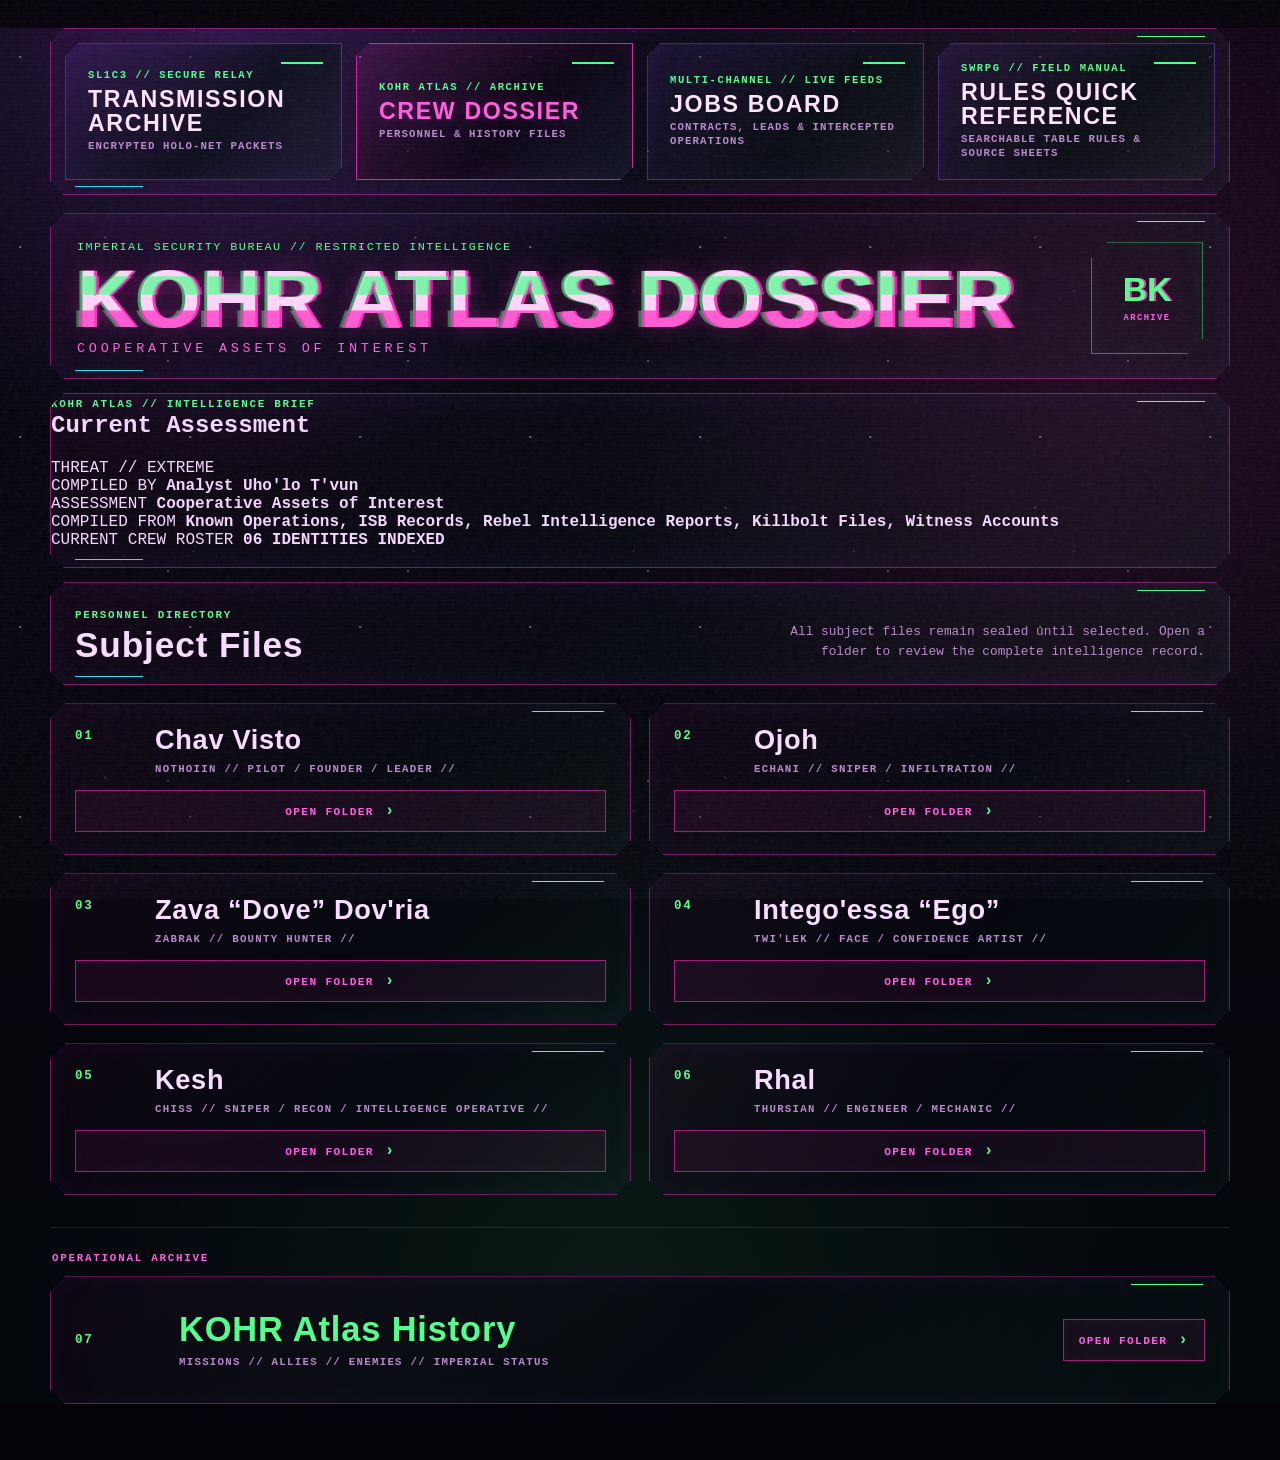
==== commit 63a9338a: "updated jobs" ====
--- a/dossier.html
+++ b/dossier.html
@@ -13,12 +13,12 @@
 
   <main class="transmission-shell">
 <nav class="primary-nav hud-frame" aria-label="Main archive navigation">
-  <a class="nav-button active" href="index.html" aria-current="page">
+  <a class="nav-button" href="index.html">
     <span class="nav-kicker">SL1C3 // SECURE RELAY</span>
     <strong>TRANSMISSION ARCHIVE</strong>
     <small>Encrypted Holo-Net packets</small>
   </a>
-  <a class="nav-button" href="dossier.html">
+  <a class="nav-button active" href="dossier.html" aria-current="page">
     <span class="nav-kicker">KOHR ATLAS // ARCHIVE</span>
     <strong>CREW DOSSIER</strong>
     <small>Personnel &amp; history files</small>
